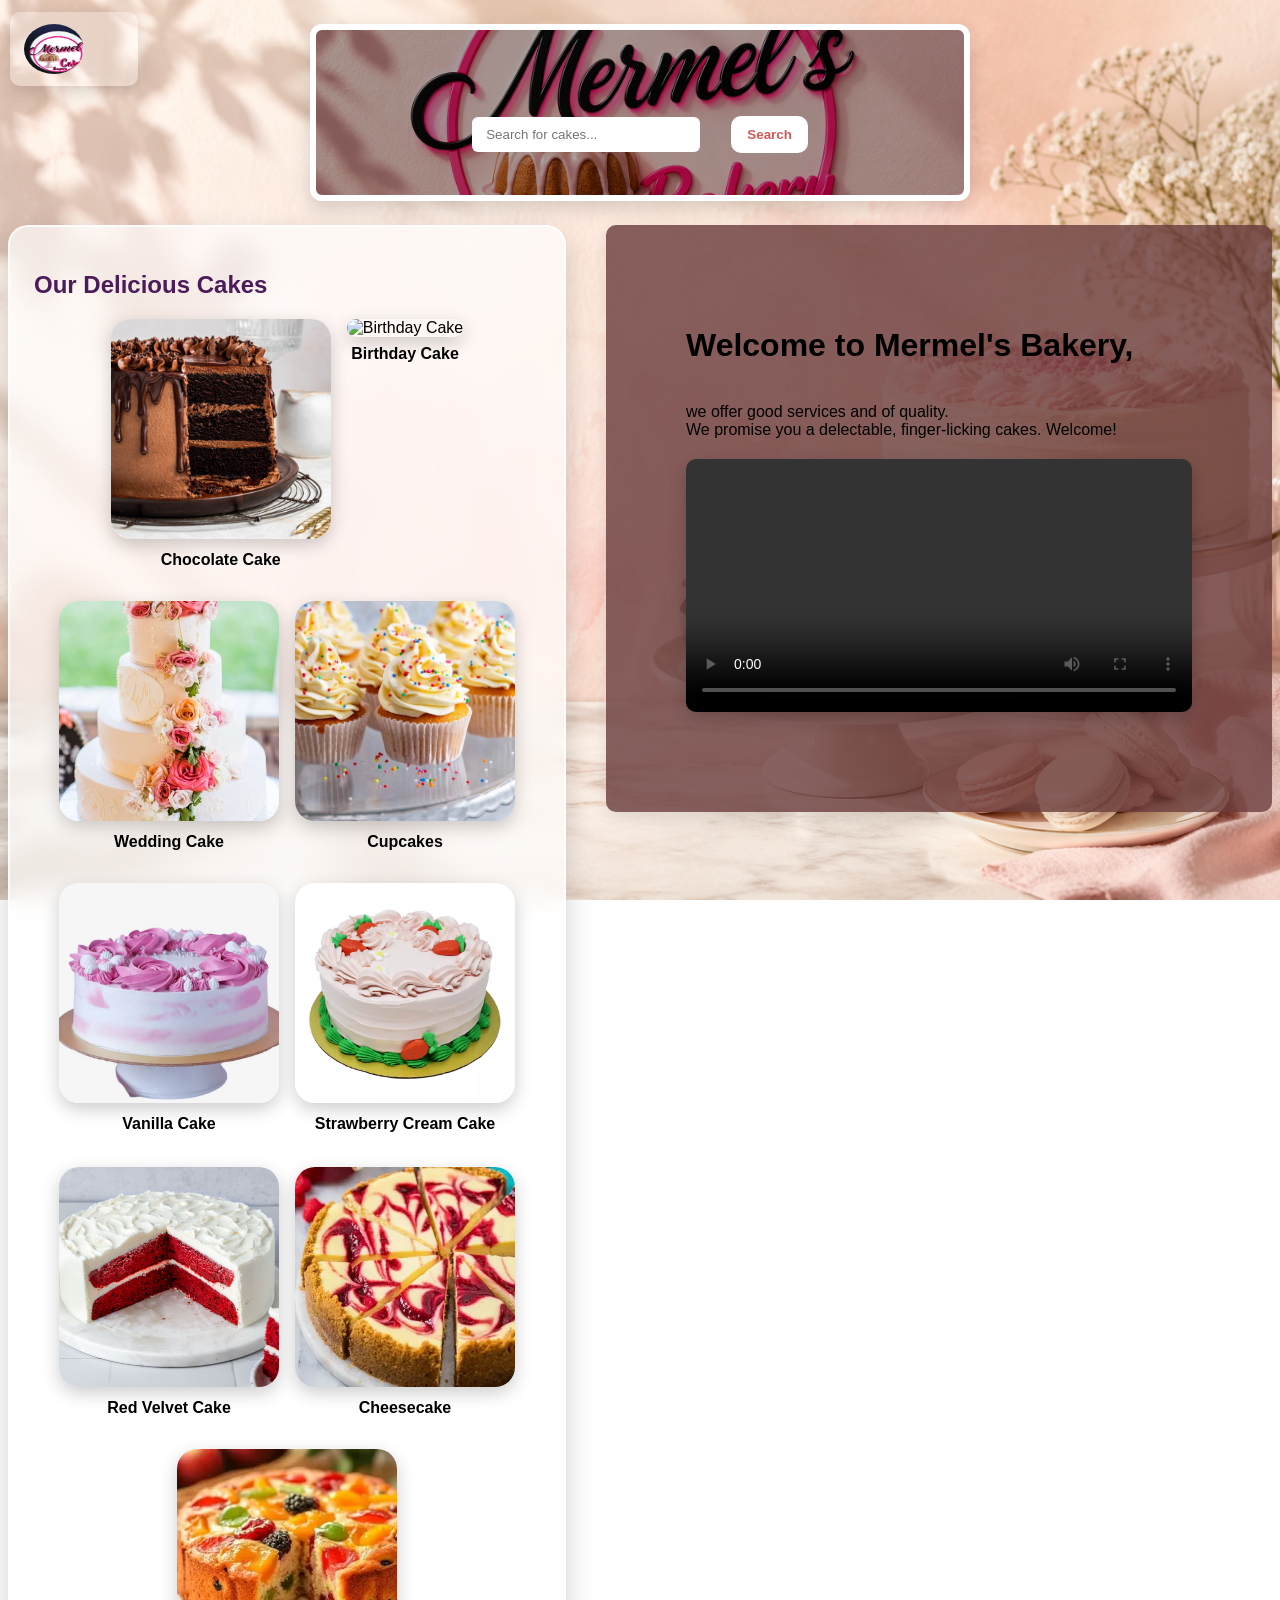
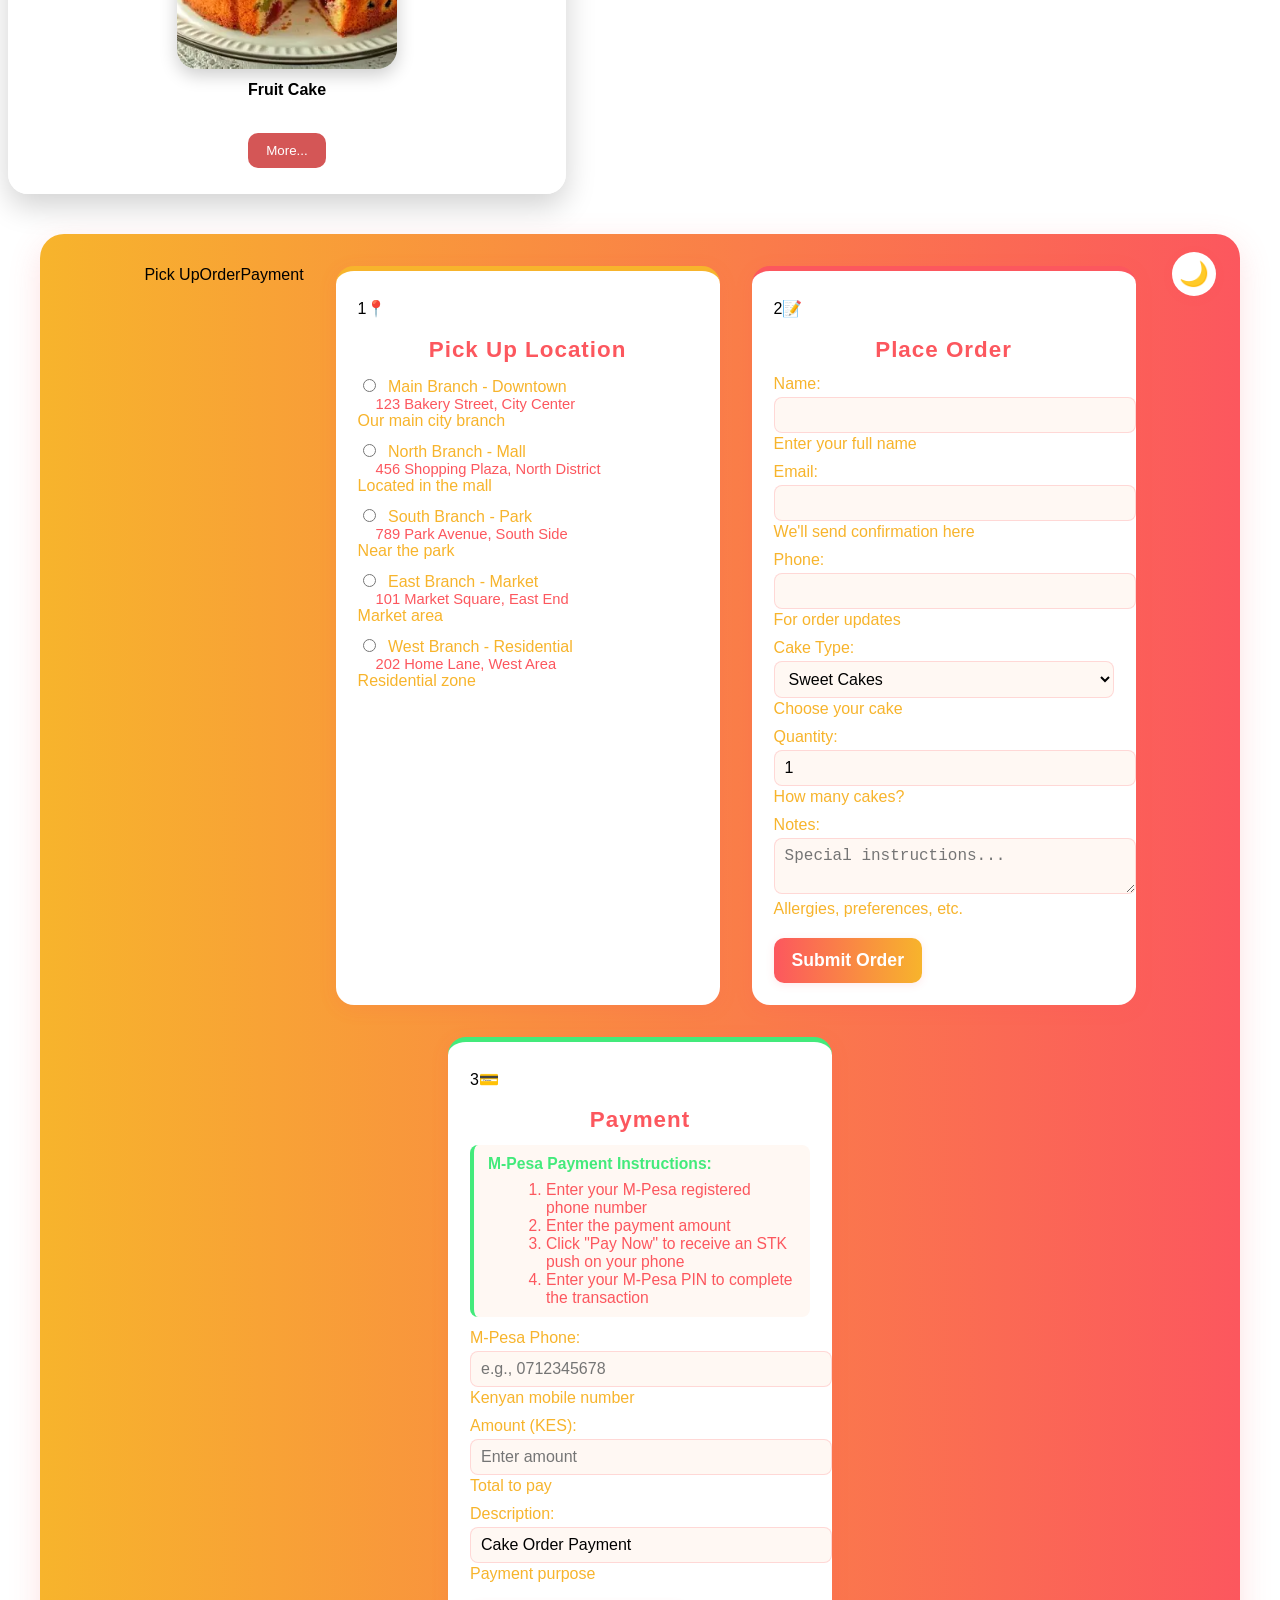
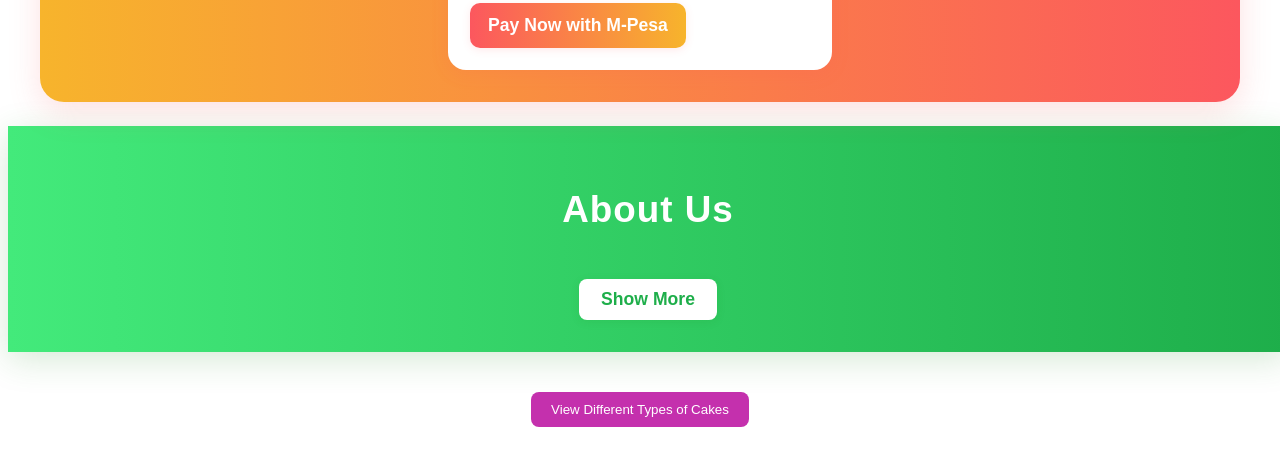
==== index.html @ 91b0f6fe "first commit" ====
<!-- Main HTML document for Mermels Bakery website -->
<!DOCTYPE html>
<html lang="en">
<head>
    <meta charset="UTF-8">
    <meta name="viewport" content="width=device-width, initial-scale=0.6">
    <title>Mermels Bakery</title>
    <link rel="icon" type="image/png" href="merm.png">
  <!-- Embedded CSS for alert styles -->
  <link rel="stylesheet" href="style.css">
  <style>
    .alert {
      border-radius: 8px;
      padding: 15px;
      margin-bottom: 20px;
    }
    .alert-success {
      background-color: #d4edda;
      border: 1px solid #c3e6cb;
      color: #155724;
    }
    .alert-info {
      background-color: #d1ecf1;
      border: 1px solid #bee5eb;
      color: #0c5460;
    }
  </style>
</head>
<!-- Page background image and main body -->
<body style="background-image: url('background.png'); background-size: cover; background-attachment: fixed; background-position: center;">
  <!-- Navigation bar -->
  <nav style="position: absolute; top: 12px; left: 10px; width: auto; background: rgba(255, 255, 255, 0.274); padding: 12px 14px; border-radius: 10px; box-shadow: 0 6px 18px rgba(0,0,0,0.15);">
    <div style="display: flex; align-items: center; gap: 12px;">
      <!-- Logo -->
      <img src="IMG_20260417_170531.jpg" alt="Mermel's Bakery Logo" style="width: 60px; height: 50px; border-radius: 50%;">
      <!-- Hamburger menu button -->
      <button id="menu-toggle" onclick="toggleMenu()" style="display: flex; flex-direction: column; justify-content: space-between; width: 28px; height: 22px; background: transparent; border: none; padding: 0; cursor: pointer;">
        <span style="display: block; height: 3px; background: #333; border-radius: 2px;"></span>
        <span style="display: block; height: 3px; background: #333; border-radius: 2px;"></span>
        <span style="display: block; height: 3px; background: #333; border-radius: 2px;"></span>
      </button>
    </div>
    <!-- Navigation links (hidden by default) -->
    <div id="menu-links" style="display: none; margin-top: 12px; flex-direction: column; gap: 10px;">
      <a href="#home" style="color: #c51c1cbd; text-decoration: none; font-weight: bold; display: block;">Home</a>
      <a href="#cakes" style="color: #8e3e3e; text-decoration: none; display: block;">Cakes</a>
      <a href="gallery.html" style="color: #8e3e3e; text-decoration: none; display: block;">Gallery</a>
      <a href="#contact" style="color: #992e2e; text-decoration: none; display: block;">Contact</a>
    </div>
  </nav>
  <!-- Hero section with search bar -->
  <section style="background-image: url('head.png'); background-size: cover; background-position: center; border: 6px solid #ffffff; border-radius: 12px; padding: 40px 24px 24px; max-width: 600px; margin: 24px auto; box-shadow: 0 8px 20px rgba(0, 0, 0, 0.15); text-align: center; color: white; position: relative; overflow: hidden;">
    <div style="position: absolute; inset: 0; background: rgba(0, 0, 0, 0.35);"></div>
    <div style="position: relative; z-index: 1; display: flex; flex-direction: column; justify-content: space-between; min-height: 100%;">
      <h1 style="margin-bottom: 18px; font-size: 2.5rem;">
      <div>
          <!-- Search bar for cakes -->
          <input type="text" placeholder="Search for cakes..." id="search-bar" list="bakery-options" style="padding: 10px 14px; border-radius: 6px; border: none; width: 200px; max-width: 100%; margin-right: 20px;">
          <button onclick="search()" style="padding: 11px 16px; border:none; border-radius: 10px; background: rgb(255, 255, 255); color: #c51c1cbd; font-weight: bold; cursor: pointer;">Search</button>
      </div>
    </div>
  </section>
  <!-- Main content: cakes and welcome message -->
  <div class="main-flex-row" style="max-width: 120000px; margin:0; gap: 20px; align-items: flex-start;">
    <!-- Cakes section -->
    <section id="cakes" style="flex: 1; padding: 24px; background: rgba(255,255,255,0.65); border-radius: 20px; border: 2px solid rgba(255,255,255,0.8); box-shadow: 0 12px 30px rgba(0, 0, 0, 0.18); backdrop-filter: blur(12px);">
      <h2 style="color: #4b1b5a;">Our Delicious Cakes</h2>
      <div style="display: flex; flex-wrap: wrap; gap: 16px; justify-content: center;">
        <div style="text-align: center;">
          <img src="choclate cake.jpg" alt="Chocolate Cake" style="width: 220px; height: 220px; border-radius: 20px; object-fit: cover; box-shadow: 0 6px 18px rgba(0,0,0,0.2);">
          <p style="margin-top: 8px; font-weight: bold;">Chocolate Cake</p>
        </div>
        <div style="text-align: center;">
          <img src="birthday cake.jpg" alt="Birthday Cake" style="width: 220px; height: 220px; border-radius: 20px; object-fit: cover; box-shadow: 0 6px 18px rgba(0,0,0,0.2);">
          <p style="margin-top: 8px; font-weight: bold;">Birthday Cake</p>
        </div>
        <div style="text-align: center;">
          <img src="wedding cake.jpg" alt="Wedding Cake" style="width: 220px; height: 220px; border-radius: 20px; object-fit: cover; box-shadow: 0 6px 18px rgba(0,0,0,0.2);">
          <p style="margin-top: 8px; font-weight: bold;">Wedding Cake</p>
        </div>
        <div style="text-align: center;">
          <img src="Vanilla-Cupcakes.webp" alt="Cupcakes" style="width: 220px; height: 220px; border-radius: 20px; object-fit: cover; box-shadow: 0 6px 18px rgba(0,0,0,0.2);">
          <p style="margin-top: 8px; font-weight: bold;">Cupcakes</p>
        </div>
        <!-- New Cake 1 -->
        <div style="text-align: center;">
          <img src="vanilla cake.webp" alt="Vanilla Cake" style="width: 220px; height: 220px; border-radius: 20px; object-fit: cover; box-shadow: 0 6px 18px rgba(0,0,0,0.2);">
          <p style="margin-top: 8px; font-weight: bold;">Vanilla Cake</p>
        </div>
        <!-- New Cake 2 -->
        <div style="text-align: center;">
          <img src="Strawberry ice cream cake.webp" alt="Strawberry Cream Cake" style="width: 220px; height: 220px; border-radius: 20px; object-fit: cover; box-shadow: 0 6px 18px rgba(0,0,0,0.2);">
          <p style="margin-top: 8px; font-weight: bold;">Strawberry Cream Cake</p>
        </div>
      </div>
      <!-- More cakes (hidden by default) -->
      <div id="more-cakes" style="display:none; margin-top: 18px; display: flex; flex-wrap: wrap; gap: 16px; justify-content: center;">
        <div style="text-align: center;">
          <img src="red velvet.jpg" alt="Red Velvet Cake" style="width: 220px; height: 220px; border-radius: 20px; object-fit: cover; box-shadow: 0 6px 18px rgba(0,0,0,0.2);">
          <p style="margin-top: 8px; font-weight: bold;">Red Velvet Cake</p>
        </div>
        <div style="text-align: center;">
          <img src="cheesecake.webp" alt="Cheesecake" style="width: 220px; height: 220px; border-radius: 20px; object-fit: cover; box-shadow: 0 6px 18px rgba(0,0,0,0.2);">
          <p style="margin-top: 8px; font-weight: bold;">Cheesecake</p>
        </div>
        <div style="text-align: center;">
          <img src="fruit cake.webp" alt="Fruit Cake" style="width: 220px; height: 220px; border-radius: 20px; object-fit: cover; box-shadow: 0 6px 18px rgba(0,0,0,0.2);">
          <p style="margin-top: 8px; font-weight: bold;">Fruit Cake</p>
        </div>
      </div>
      <!-- Button to view more cakes -->
      <div style="text-align: center; margin-top: 18px;">
        <button id="more-button" onclick="window.location.href='gallery.html'" style="padding: 10px 18px; border:none; border-radius: 10px; background: #c51c1cbd; color: white; cursor: pointer;">More...</button>
      </div>
    </section>
    <!-- Welcome message and video -->
    <div class="welcome-video">
      <h1><strong>Welcome to Mermel's Bakery,</h1></strong><br> we offer good services and of quality.<br> We promise you a delectable, finger-licking cakes. Welcome!</h1>
      <video autoplay loop controls style="width: 100%; height: auto; border-radius: 10px; box-shadow: 0 6px 18px rgba(0,0,0,0.2); margin-top: 20px;">
        <source src="Kootek 12 Inch Aluminium Alloy Revolving Cake Stand Set.mp4" type="video/mp4">
        Your browser does not support the video tag.
      </video>
    </div>
  </div>
  <!-- Pickup location selection -->
  <!-- Combined Order Steps Section -->
  <section class="order-steps-flex">
        <!-- Progress Bar -->
        <div class="order-progress-bar">
          <div class="order-progress" id="order-progress"></div>
          <div class="order-progress-labels">
            <span>Pick Up</span><span>Order</span><span>Payment</span>
          </div>
        </div>
    <!-- Pickup location -->
    <div class="order-step pickup-step">
      <div class="step-header"><span class="step-circle">1</span><span class="step-icon" title="Choose pickup location">📍</span></div>
      <h2>Pick Up Location</h2>
      <form id="pickup-form">
        <label class="has-tooltip"><input type="radio" name="pickupLocation" value="Main Branch - Downtown" required> Main Branch - Downtown<br><span class="step-desc">123 Bakery Street, City Center</span><span class="tooltip">Our main city branch</span></label>
        <label class="has-tooltip"><input type="radio" name="pickupLocation" value="North Branch - Mall"> North Branch - Mall<br><span class="step-desc">456 Shopping Plaza, North District</span><span class="tooltip">Located in the mall</span></label>
        <label class="has-tooltip"><input type="radio" name="pickupLocation" value="South Branch - Park"> South Branch - Park<br><span class="step-desc">789 Park Avenue, South Side</span><span class="tooltip">Near the park</span></label>
        <label class="has-tooltip"><input type="radio" name="pickupLocation" value="East Branch - Market"> East Branch - Market<br><span class="step-desc">101 Market Square, East End</span><span class="tooltip">Market area</span></label>
        <label class="has-tooltip"><input type="radio" name="pickupLocation" value="West Branch - Residential"> West Branch - Residential<br><span class="step-desc">202 Home Lane, West Area</span><span class="tooltip">Residential zone</span></label>
      </form>
    </div>
    <!-- Order form -->
    <div class="order-step order-form-step">
      <div class="step-header"><span class="step-circle">2</span><span class="step-icon" title="Fill order details">📝</span></div>
      <h2>Place Order</h2>
      <form onsubmit="placeOrder(event)">
        <label class="has-tooltip">Name:<input type="text" name="name" required><span class="tooltip">Enter your full name</span></label>
        <label class="has-tooltip">Email:<input type="email" name="email" required><span class="tooltip">We'll send confirmation here</span></label>
        <label class="has-tooltip">Phone:<input type="tel" name="phone" required><span class="tooltip">For order updates</span></label>
        <label class="has-tooltip">Cake Type:
          <select name="cakeType" required>
            <option value="Sweet Cakes">Sweet Cakes</option>
            <option value="Birthday Cakes">Birthday Cakes</option>
            <option value="Wedding Cakes">Wedding Cakes</option>
            <option value="Party Cakes">Party Cakes</option>
            <option value="Cupcakes">Cupcakes</option>
          </select>
          <span class="tooltip">Choose your cake</span>
        </label>
        <label class="has-tooltip">Quantity:<input type="number" name="quantity" min="1" value="1" required><span class="tooltip">How many cakes?</span></label>
        <label class="has-tooltip">Notes:<textarea name="notes" rows="2" placeholder="Special instructions..."></textarea><span class="tooltip">Allergies, preferences, etc.</span></label>
        <button type="submit" class="order-btn">Submit Order</button>
      </form>
    </div>
    <!-- Payment section -->
    <div class="order-step payment-step">
      <div class="step-header"><span class="step-circle">3</span><span class="step-icon" title="Pay with M-Pesa">💳</span></div>
      <h2>Payment</h2>
      <div class="payment-info">
        <strong>M-Pesa Payment Instructions:</strong>
        <ol>
          <li>Enter your M-Pesa registered phone number</li>
          <li>Enter the payment amount</li>
          <li>Click "Pay Now" to receive an STK push on your phone</li>
          <li>Enter your M-Pesa PIN to complete the transaction</li>
        </ol>
      </div>
      <form id="mpesa-form" onsubmit="processMpesaPayment(event)">
        <label class="has-tooltip">M-Pesa Phone:<input type="tel" id="mpesa-phone" placeholder="e.g., 0712345678" required pattern="^(?:254|\+254|0)?[17]\d{8}$"><span class="tooltip">Kenyan mobile number</span></label>
        <label class="has-tooltip">Amount (KES):<input type="number" id="payment-amount" placeholder="Enter amount" min="1" required><span class="tooltip">Total to pay</span></label>
        <label class="has-tooltip">Description:<input type="text" id="payment-description" placeholder="e.g., Cake Order Payment" value="Cake Order Payment" required><span class="tooltip">Payment purpose</span></label>
        <button type="submit" class="pay-btn">Pay Now with M-Pesa</button>
      </form>
      <div id="payment-status" style="margin-top: 10px; display: none;">
        <div id="payment-message"></div>
      </div>
    </div>
    <!-- Confetti Canvas for Success -->
    <canvas id="confetti-canvas" style="position: fixed; pointer-events: none; left: 0; top: 0; width: 100vw; height: 100vh; z-index: 9999; display: none;"></canvas>
    <!-- Dark Mode Toggle -->
    <button id="dark-mode-toggle" title="Toggle dark mode" style="position: absolute; top: 18px; right: 24px; z-index: 20; background: #fff; color: #fc575e; border: none; border-radius: 50%; width: 44px; height: 44px; box-shadow: 0 2px 8px #fc575e33; font-size: 1.5rem; cursor: pointer; transition: background 0.2s, color 0.2s;">🌙</button>
  </section>
  <!-- Contact/About section -->
  <section id="contact" class="interactive-about" style="margin: 24px 0 0 0; padding: 32px 0;">
    <h2 style="text-align:center; font-size:2.3rem; letter-spacing:1px;">About Us</h2>
    <div style="text-align:center;">
      <button class="about-toggle" onclick="toggleAboutDetails(event)">Show More</button>
    </div>
    <div class="about-details" style="text-align:center;">
      <p style="margin-top: 24px; font-size:1.2rem;">Welcome to Mermel's Bakery! We bake fresh, delicious cakes every day using the finest ingredients and love. Whether you want a birthday cake, wedding cake, or cupcakes, we make each order special.</p>
      <p>Email: <a href="mailto:timsy3447@gmail.com" style="color:#fff; text-decoration:underline;">timsy3447@gmail.com</a></p>
      <p>Call: <a href="tel:0789836947" style="color:#fff; text-decoration:underline;">0789836947</a> for more info.</p>
    </div>
  </section>
  <!-- JavaScript for interactivity -->
  <script>
            // Interactive About Us section toggle
            function toggleAboutDetails(e) {
              const section = document.getElementById('contact');
              section.classList.toggle('open');
              const btn = section.querySelector('.about-toggle');
              if (section.classList.contains('open')) {
                btn.textContent = 'Show Less';
              } else {
                btn.textContent = 'Show More';
              }
            }
      // Search for cakes by name and scroll to image
      function search() {
          const query = document.getElementById('search-bar').value.toLowerCase();
          const images = document.querySelectorAll('#cakes img');
          for (let img of images) {
              if (img.alt.toLowerCase().includes(query)) {
                  img.scrollIntoView({ behavior: 'smooth' });
                  return;
              }
          }
          alert('No matching cake found.');
      }

      // --- JSS INTERACTIVITY: Highlight cake images on hover ---
      // This code adds a highlight effect to cake images when hovered, making the UI more interactive.
      document.addEventListener('DOMContentLoaded', function() {
        // Highlight effect for cakes
        const cakeImages = document.querySelectorAll('#cakes img');
        cakeImages.forEach(function(img) {
          img.addEventListener('mouseover', function() {
            img.style.transform = 'scale(1.08)';
            img.style.boxShadow = '0 0 24px 6px #c51c1c80';
            img.style.transition = 'transform 0.2s, box-shadow 0.2s';
          });
          img.addEventListener('mouseout', function() {
            img.style.transform = '';
            img.style.boxShadow = '0 6px 18px rgba(0,0,0,0.2)';
          });
        });

        // --- Auto-fill Cake Type from Gallery ---
        // If redirected from gallery.html with a selected cake, auto-select it in the order form
        const cakeTypeSelect = document.querySelector('section#order select[name="cakeType"]');
        if (cakeTypeSelect && localStorage.getItem('selectedCakeType')) {
          const selectedCake = localStorage.getItem('selectedCakeType');
          // Try to select the option if it exists, otherwise add it
          let found = false;
          for (let i = 0; i < cakeTypeSelect.options.length; i++) {
            if (cakeTypeSelect.options[i].text.toLowerCase() === selectedCake.toLowerCase()) {
              cakeTypeSelect.selectedIndex = i;
              found = true;
              break;
            }
          }
          if (!found) {
            // Add the cake as a new option and select it
            const opt = document.createElement('option');
            opt.value = selectedCake;
            opt.text = selectedCake;
            cakeTypeSelect.add(opt);
            cakeTypeSelect.value = selectedCake;
          }
          // Clear the stored value so it doesn't persist
          localStorage.removeItem('selectedCakeType');
        }
      });
        // Toggle navigation menu visibility
        function toggleMenu() {
          const menu = document.getElementById('menu-links');
          menu.style.display = menu.style.display === 'flex' ? 'none' : 'flex';
        }

      // Handle order form submission
      function placeOrder(event) {
          event.preventDefault();
          const form = event.target;
          const pickupForm = document.getElementById('pickup-form');
          const pickupLocation = pickupForm.querySelector('input[name="pickupLocation"]:checked');
          
          if (!pickupLocation) {
              alert('Please select a pickup location before placing your order.');
              return;
          }
          
          const orderDetails = {
              name: form.name.value,
              email: form.email.value,
              phone: form.phone.value,
              cakeType: form.cakeType.value,
              quantity: form.quantity.value,
              notes: form.notes.value,
              pickupLocation: pickupLocation.value,
          };
          const subject = encodeURIComponent('New cake order from ' + orderDetails.name);
          const body = encodeURIComponent(
              'Name: ' + orderDetails.name + '\n' +
              'Email: ' + orderDetails.email + '\n' +
              'Phone: ' + orderDetails.phone + '\n' +
              'Cake Type: ' + orderDetails.cakeType + '\n' +
              'Quantity: ' + orderDetails.quantity + '\n' +
              'Pickup Location: ' + orderDetails.pickupLocation + '\n' +
              'Notes: ' + orderDetails.notes + '\n'
          );
          window.location.href = 'mailto:timsy3447@gmail.com?subject=' + subject + '&body=' + body;
          alert('Order received! An email draft has been opened so you can send the order to timsy3447@gmail.com.');
          form.reset();
          pickupForm.reset();
      }

      // Simulate M-Pesa payment process and send confirmation
      function processMpesaPayment(event) {
          event.preventDefault();
          
          const phone = document.getElementById('mpesa-phone').value;
          const amount = document.getElementById('payment-amount').value;
          const description = document.getElementById('payment-description').value;
          
          // Simulate M-Pesa payment processing
          const statusDiv = document.getElementById('payment-status');
          const messageDiv = document.getElementById('payment-message');
          
          // Show processing message
          statusDiv.style.display = 'block';
          messageDiv.className = 'alert alert-info';
          messageDiv.innerHTML = '<strong>Processing Payment...</strong><br>Sending STK push to ' + phone + ' for KES ' + amount;
          
          // Simulate payment completion after 3 seconds
          setTimeout(() => {
              const transactionId = 'MP' + Date.now();
              messageDiv.className = 'alert alert-success';
              messageDiv.innerHTML = '<strong>Payment Successful! ✅</strong><br>' +
                  'Transaction ID: ' + transactionId + '<br>' +
                  'Amount: KES ' + amount + '<br>' +
                  'Phone: ' + phone + '<br>' +
                  'Description: ' + description + '<br><br>' +
                  'Thank you for your payment! You will receive an M-Pesa confirmation SMS shortly.';
              
              // Reset form
              document.getElementById('mpesa-form').reset();
              
              // Send confirmation email
              const paymentSubject = encodeURIComponent('M-Pesa Payment Confirmation - ' + transactionId);
              const paymentBody = encodeURIComponent(
                  'Payment Details:\n' +
                  'Transaction ID: ' + transactionId + '\n' +
                  'Phone: ' + phone + '\n' +
                  'Amount: KES ' + amount + '\n' +
                  'Description: ' + description + '\n' +
                  'Date: ' + new Date().toLocaleString() + '\n'
              );
              window.location.href = 'mailto:timsy3447@gmail.com?subject=' + paymentSubject + '&body=' + paymentBody;
          }, 3000);
      }
  </script>
  <!-- Button to scroll to cakes section -->
  <div  style="text-align: center; margin: 40px 0;">
      <button onclick="document.getElementById('cakes').scrollIntoView({behavior: 'smooth'});" style="padding: 10px 20px; background: rgb(196, 48, 173); color: white; border: none; border-radius: 8px; cursor: pointer;">View Different Types of Cakes</button>
  </div>
</body>
</html>
---- style.css ----
/* --- ANIMATIONS FOR ORDER EXPERIENCE --- */
@keyframes fadeInUp {
  0% { opacity: 0; transform: translateY(40px); }
  100% { opacity: 1; transform: translateY(0); }
}
@keyframes bounceBtn {
  0%, 100% { transform: scale(1); }
  50% { transform: scale(1.08); }
}
@keyframes glow {
  0% { box-shadow: 0 0 0 0 #fc575e44; }
  100% { box-shadow: 0 0 16px 8px #f7b42c55; }
}
.order-steps-flex {
  animation: fadeInUp 1.1s cubic-bezier(.77,0,.18,1);
}
.order-step {
  animation: fadeInUp 0.9s cubic-bezier(.77,0,.18,1);
  animation-delay: 0.2s;
  animation-fill-mode: both;
}
.order-step:nth-child(2) { animation-delay: 0.4s; }
.order-step:nth-child(3) { animation-delay: 0.6s; }
.order-btn, .pay-btn {
  animation: bounceBtn 2.2s infinite cubic-bezier(.77,0,.18,1);
}
.order-btn:focus, .pay-btn:focus {
  animation: glow 1.2s infinite alternate;
}
.order-progress {
  animation: glow 2.5s infinite alternate;
}
.step-circle {
  animation: bounceBtn 1.5s infinite cubic-bezier(.77,0,.18,1);
}
.step-icon {
  transition: transform 0.18s;
  animation: fadeInUp 1.2s cubic-bezier(.77,0,.18,1);
}
/* --- ORDER STEPS FLEX SECTION --- */
.order-steps-flex {
  display: flex;
  flex-wrap: wrap;
  justify-content: center;
  gap: 32px;
  margin: 40px auto 0 auto;
  padding: 32px 0;
  background: linear-gradient(90deg, #f7b42c 0%, #fc575e 100%);
  border-radius: 24px;
  box-shadow: 0 10px 32px rgba(252,87,94,0.18);
  max-width: 1200px;
  position: relative;
  z-index: 2;
}
.order-step {
  background: #fff;
  border-radius: 18px;
  box-shadow: 0 4px 18px rgba(252,87,94,0.13);
  padding: 28px 22px 22px 22px;
  min-width: 290px;
  max-width: 340px;
  flex: 1 1 320px;
  display: flex;
  flex-direction: column;
  align-items: stretch;
  margin: 0 0 0 0;
  transition: transform 0.18s, box-shadow 0.18s;
  position: relative;
}
.order-step:hover {
  transform: translateY(-8px) scale(1.03);
  box-shadow: 0 10px 32px rgba(252,87,94,0.22);
}
.order-step h2 {
  color: #fc575e;
  font-size: 1.4rem;
  margin-bottom: 12px;
  text-align: center;
  letter-spacing: 1px;
}
.order-step label {
  display: block;
  margin-bottom: 10px;
  font-weight: 500;
  color: #f7b42c;
}
.order-step input,
.order-step select,
.order-step textarea {
  width: 100%;
  padding: 8px 10px;
  border-radius: 8px;
  border: 1.5px solid #fc575e33;
  margin-top: 4px;
  margin-bottom: 2px;
  font-size: 1rem;
  background: #fff8f3;
  transition: border 0.2s, box-shadow 0.2s;
}
.order-step input:focus,
.order-step select:focus,
.order-step textarea:focus {
  border: 2px solid #fc575e;
  outline: none;
  box-shadow: 0 0 0 2px #f7b42c44;
}
.order-btn, .pay-btn {
  padding: 12px 18px;
  border: none;
  border-radius: 10px;
  background: linear-gradient(90deg, #fc575e 0%, #f7b42c 100%);
  color: #fff;
  font-size: 1.1rem;
  font-weight: bold;
  cursor: pointer;
  margin-top: 10px;
  box-shadow: 0 2px 8px rgba(252,87,94,0.13);
  transition: background 0.2s, box-shadow 0.2s, transform 0.15s;
}
.order-btn:hover, .pay-btn:hover {
  background: linear-gradient(90deg, #f7b42c 0%, #fc575e 100%);
  color: #fff;
  transform: scale(1.04);
  box-shadow: 0 6px 18px rgba(252,87,94,0.18);
}
.pickup-step {
  border-top: 5px solid #f7b42c;
}
.order-form-step {
  border-top: 5px solid #fc575e;
}
.payment-step {
  border-top: 5px solid #43ea7b;
}
.step-desc {
  display: block;
  font-size: 0.92em;
  color: #fc575e;
  margin-left: 18px;
}
.payment-info {
  background: #fff8f3;
  border-left: 4px solid #43ea7b;
  padding: 10px 14px;
  border-radius: 8px;
  margin-bottom: 12px;
  color: #43ea7b;
  font-size: 0.98em;
}
.order-step ol {
  margin: 8px 0 0 18px;
  color: #fc575e;
}
.order-step textarea {
  min-height: 38px;
  resize: vertical;
}
.order-step input[type="radio"] {
  width: auto;
  margin-right: 8px;
}
/* About Us section full-width and interactive */
#contact.interactive-about {
  max-width: 100vw !important;
  width: 100vw !important;
  left: 0;
  right: 0;
  border-radius: 0 !important;
  background: linear-gradient(90deg, #43ea7b 0%, #1eae4a 100%) !important;
  color: #fff !important;
  box-shadow: 0 8px 32px rgba(34,139,34,0.18);
  position: relative;
  margin-left: calc(-50vw + 50%);
  margin-right: calc(-50vw + 50%);
  overflow: hidden;
  transition: background 0.4s, box-shadow 0.4s;
}

#contact.interactive-about .about-details {
  max-height: 0;
  overflow: hidden;
  transition: max-height 0.7s cubic-bezier(0.4,0,0.2,1);
}
#contact.interactive-about.open .about-details {
  max-height: 400px;
  transition: max-height 1.2s cubic-bezier(0.4,0,0.2,1);
}
#contact.interactive-about:hover {
  background: linear-gradient(90deg, #1eae4a 0%, #43ea7b 100%) !important;
  box-shadow: 0 12px 40px rgba(34,139,34,0.28);
}
#contact.interactive-about .about-toggle {
  background: #fff;
  color: #1eae4a;
  border: none;
  border-radius: 8px;
  padding: 10px 22px;
  font-size: 1.1rem;
  font-weight: bold;
  margin: 18px 0 0 0;
  cursor: pointer;
  transition: background 0.2s, color 0.2s;
  box-shadow: 0 2px 8px rgba(34,139,34,0.12);
}
#contact.interactive-about .about-toggle:hover {
  background: #1eae4a;
  color: #fff;
}
/* Main CSS for Mermels Bakery */

body {
  font-family: Arial, sans-serif;
}


#more-cakes {
  /* Default style, will be expanded for width */
  width: 100%;
  max-width: 900px;
  margin: 0;
  transition: width 0.3s;
  height: 90%;
}

/* Make the message/video div match the cakes section height */
.main-flex-row {
  display: flex;
  align-items: stretch;
}
.main-flex-row > section,
.main-flex-row > .welcome-video {
  flex: 1 1 0;
  display: flex;
  flex-direction: column;
}
.welcome-video {
  padding: 80px;
  background: rgba(104, 59, 59, 0.8);
  border-radius: 10px;
  box-shadow: 0 6px 18px rgba(0,0,0,0.1);
  justify-content: flex-start;
  height: auto;
  margin-left: 20px;
  padding-bottom: 100px;
}

/* You can further customize the width as needed */
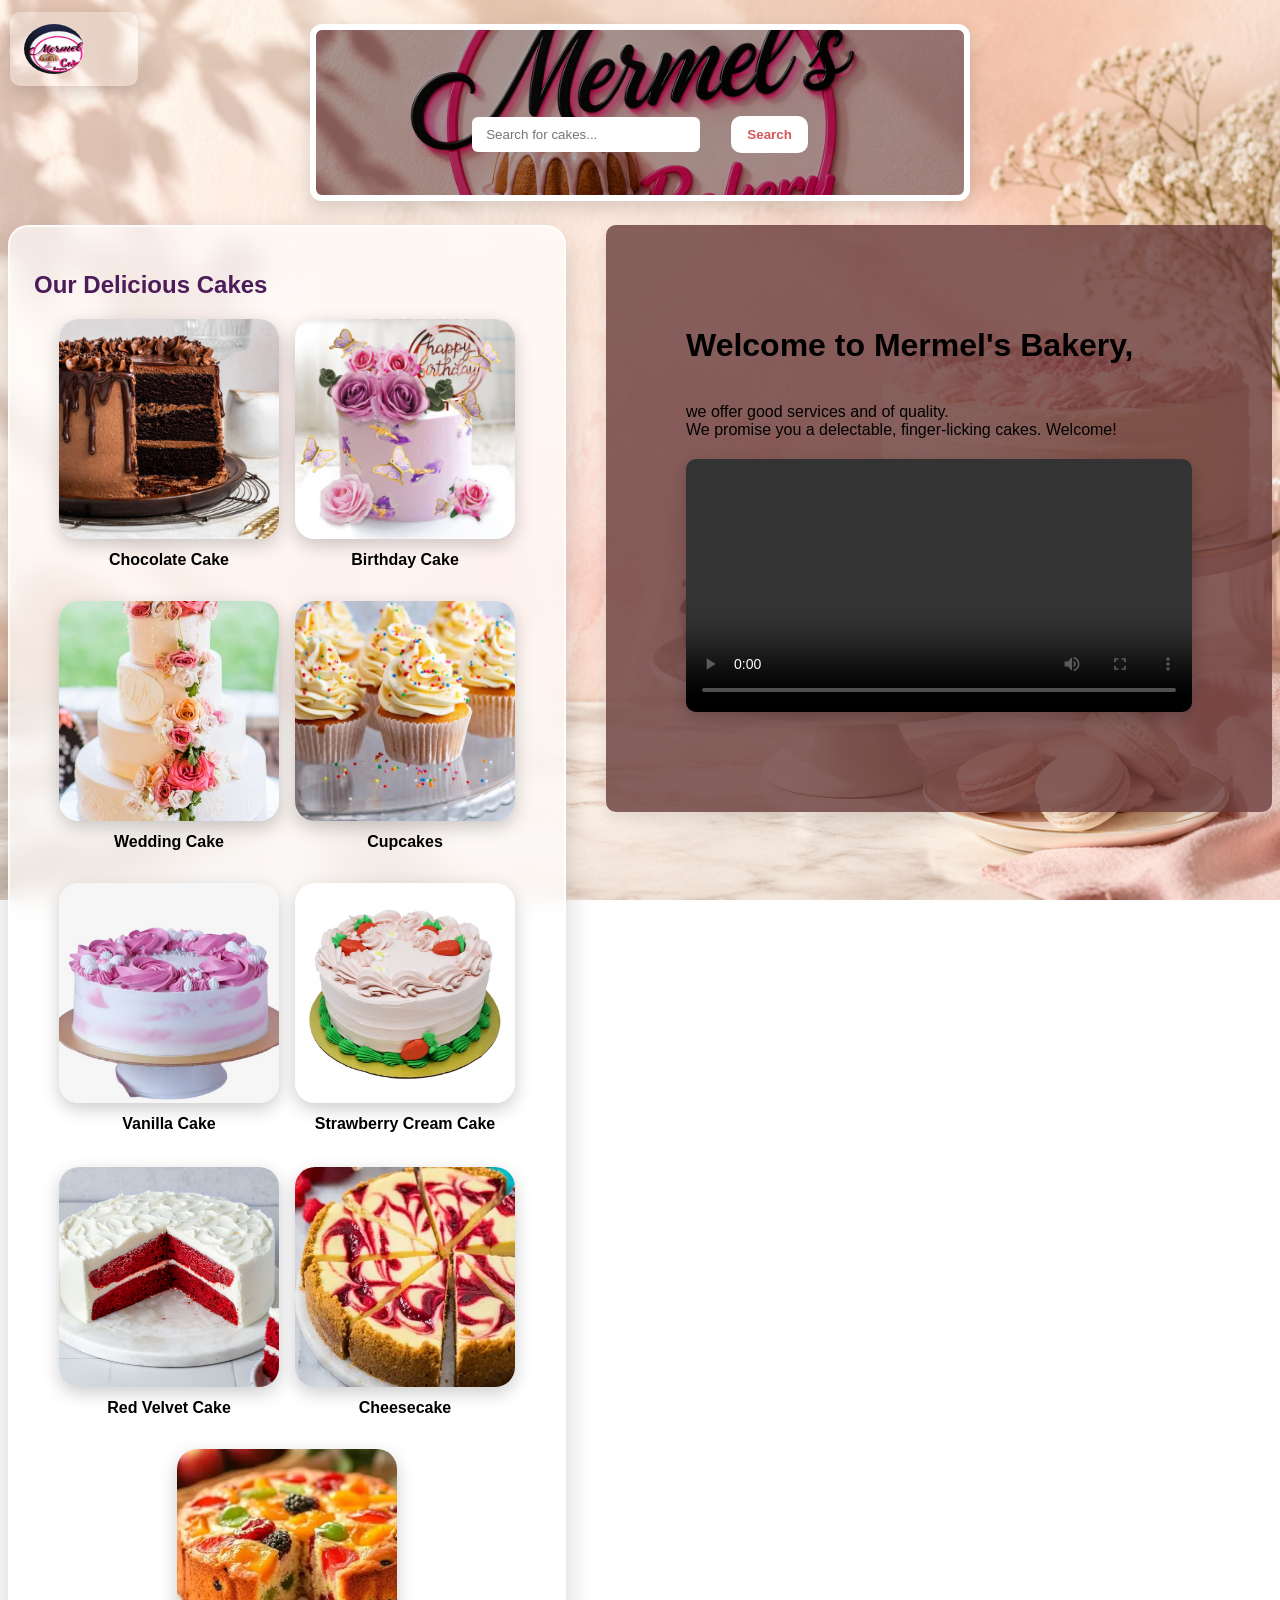
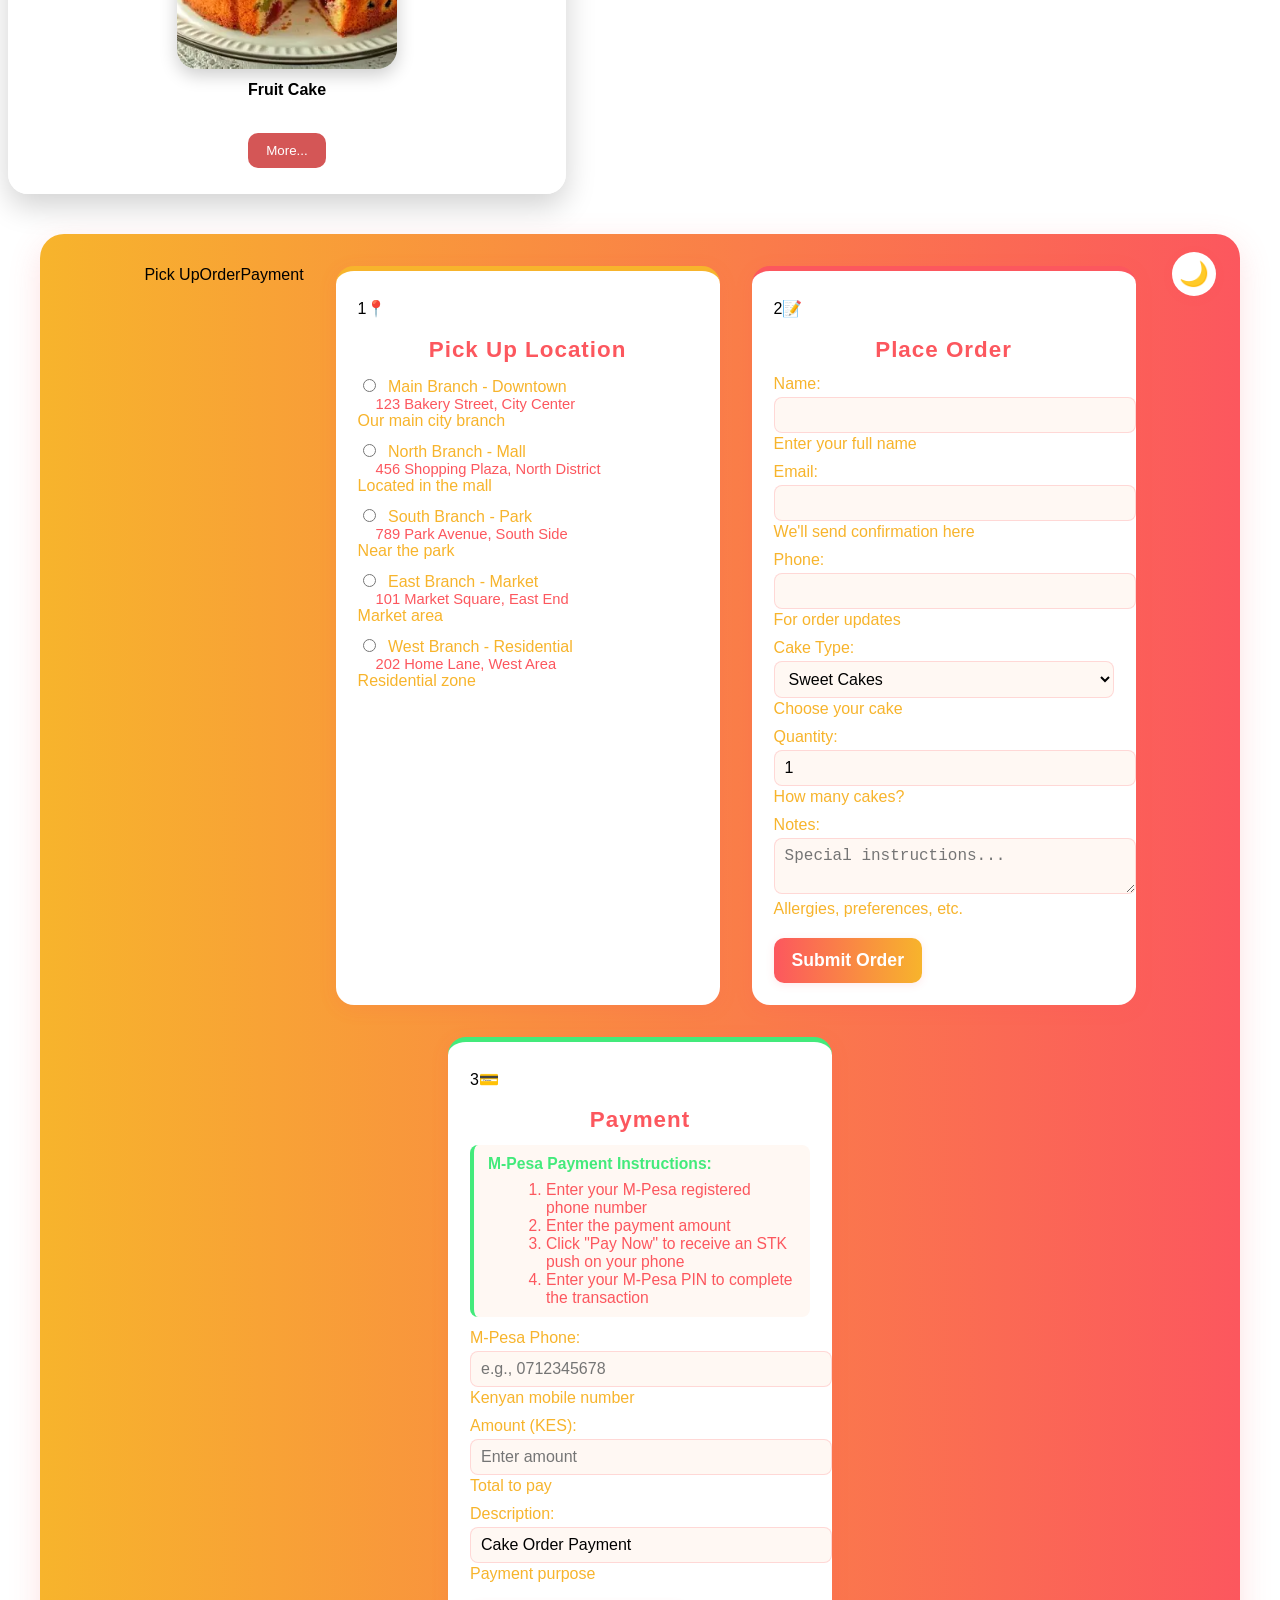
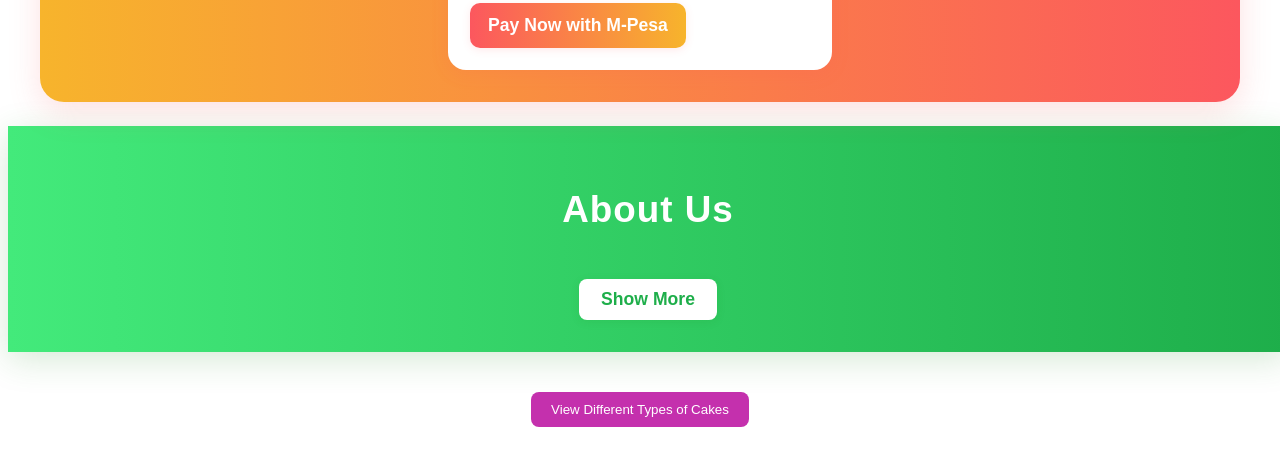
==== commit 27ce413d: "Fix image casing and spaces" ====
--- a/index.html
+++ b/index.html
@@ -71,7 +71,7 @@
           <p style="margin-top: 8px; font-weight: bold;">Chocolate Cake</p>
         </div>
         <div style="text-align: center;">
-          <img src="birthday cake.jpg" alt="Birthday Cake" style="width: 220px; height: 220px; border-radius: 20px; object-fit: cover; box-shadow: 0 6px 18px rgba(0,0,0,0.2);">
+          <img src="Birthday-cake.jpg" alt="Birthday Cake" style="width: 220px; height: 220px; border-radius: 20px; object-fit: cover; box-shadow: 0 6px 18px rgba(0,0,0,0.2);">
           <p style="margin-top: 8px; font-weight: bold;">Birthday Cake</p>
         </div>
         <div style="text-align: center;">
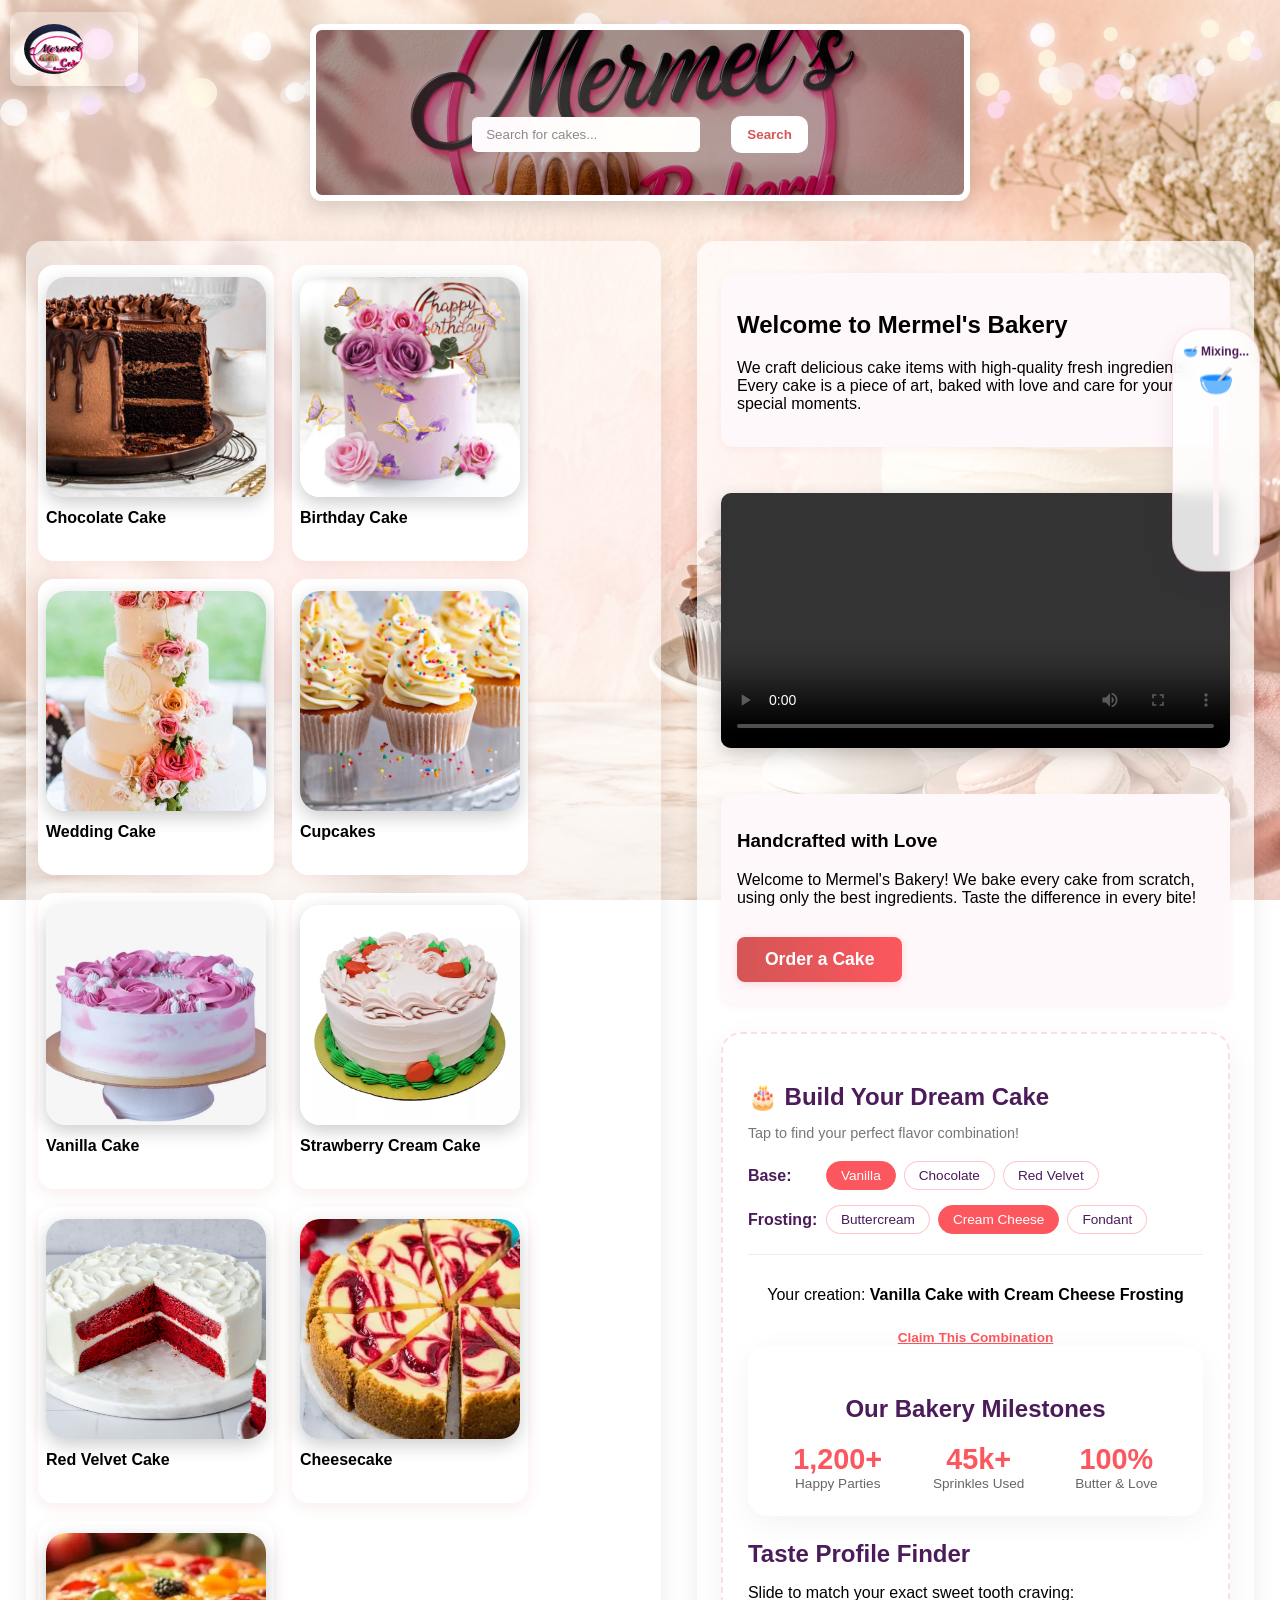
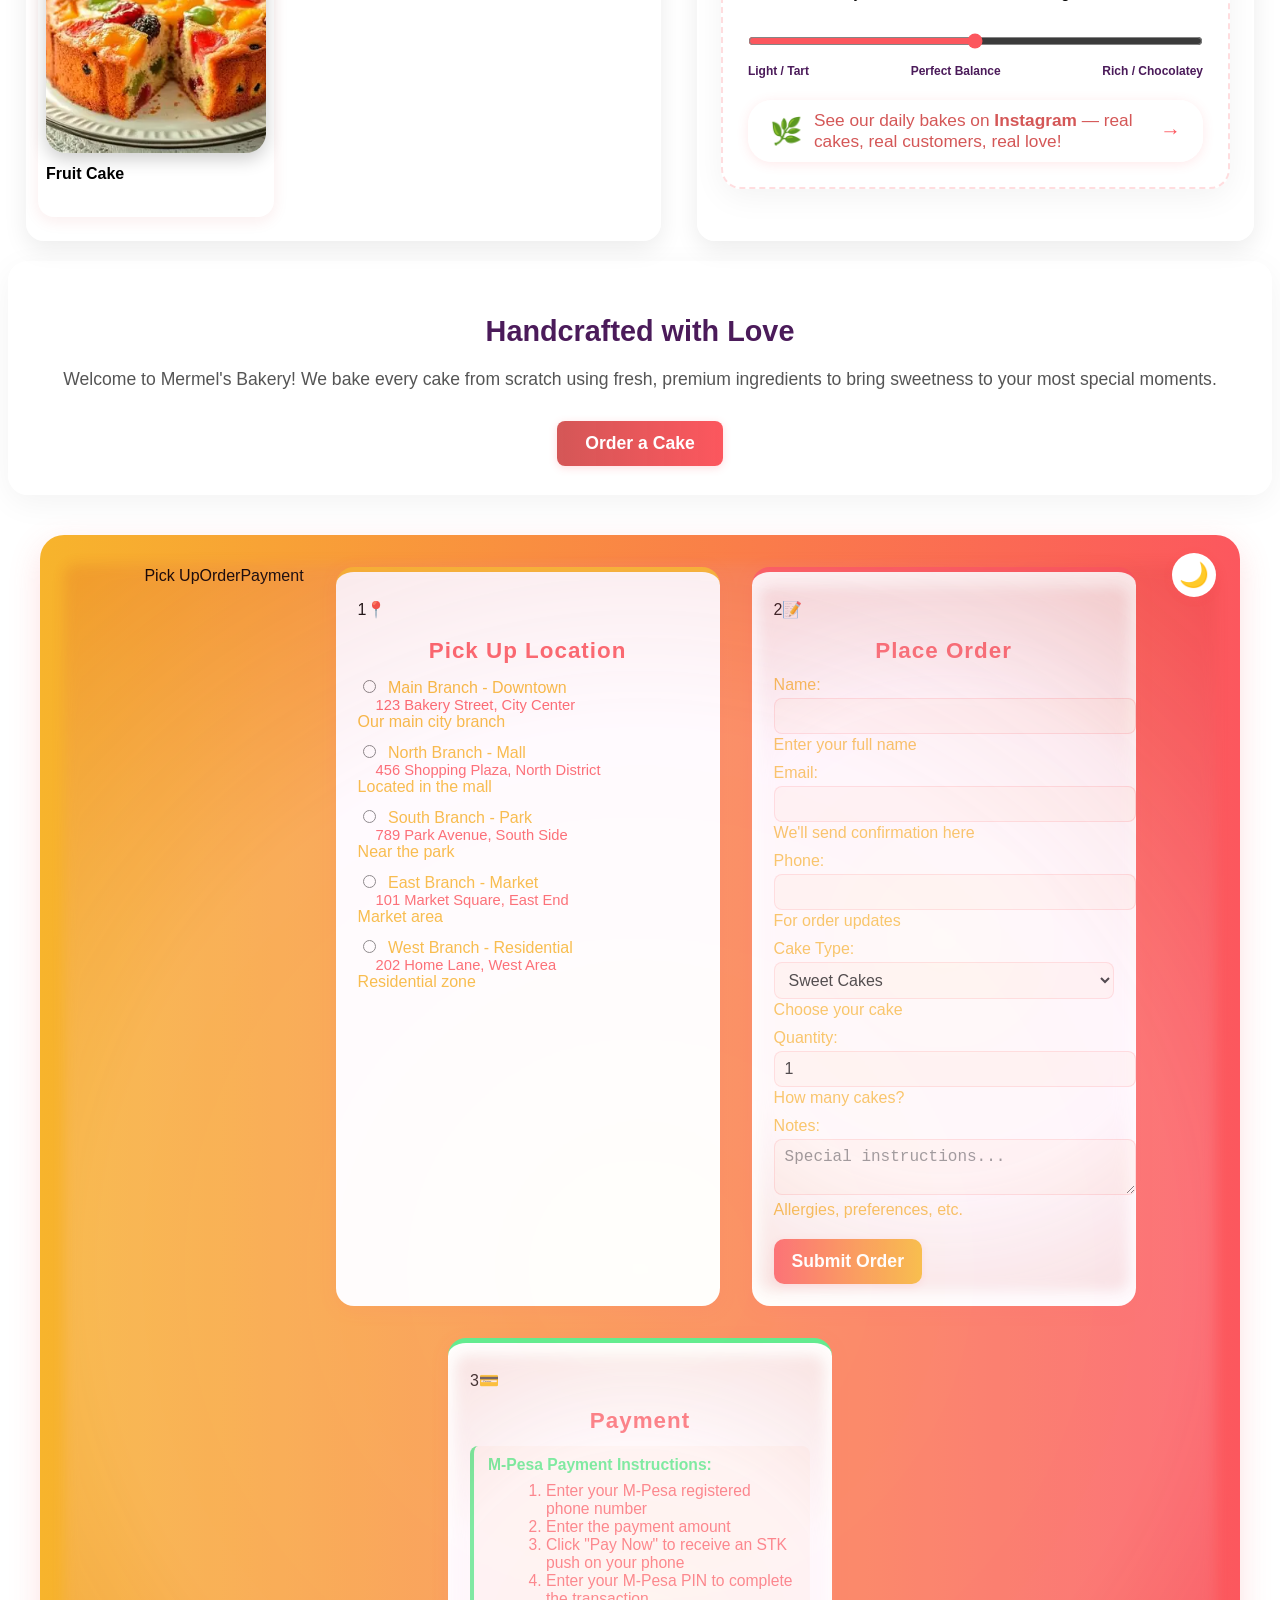
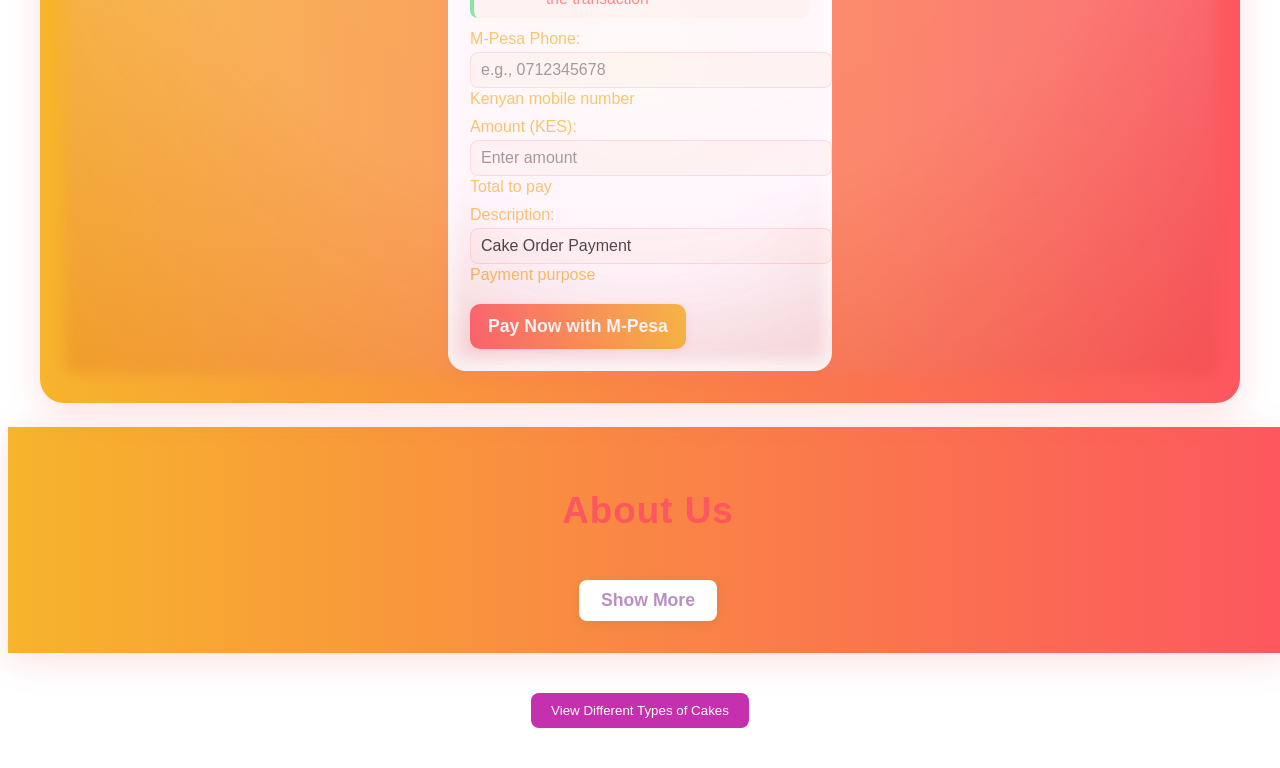
==== commit ad03be0f: "first commit" ====
--- a/index.html
+++ b/index.html
@@ -28,6 +28,8 @@
 </head>
 <!-- Page background image and main body -->
 <body style="background-image: url('background.png'); background-size: cover; background-attachment: fixed; background-position: center;">
+  <!-- Animated background canvas for snow/cream -->
+  <canvas id="bg-animation" style="position:fixed; left:0; top:0; width:100vw; height:100vh; pointer-events:none; z-index:0;"></canvas>
   <!-- Navigation bar -->
   <nav style="position: absolute; top: 12px; left: 10px; width: auto; background: rgba(255, 255, 255, 0.274); padding: 12px 14px; border-radius: 10px; box-shadow: 0 6px 18px rgba(0,0,0,0.15);">
     <div style="display: flex; align-items: center; gap: 12px;">
@@ -57,71 +59,259 @@
           <!-- Search bar for cakes -->
           <input type="text" placeholder="Search for cakes..." id="search-bar" list="bakery-options" style="padding: 10px 14px; border-radius: 6px; border: none; width: 200px; max-width: 100%; margin-right: 20px;">
           <button onclick="search()" style="padding: 11px 16px; border:none; border-radius: 10px; background: rgb(255, 255, 255); color: #c51c1cbd; font-weight: bold; cursor: pointer;">Search</button>
+        <span class="btn-unique-glow"></span>
       </div>
     </div>
   </section>
+  <div class="baking-scroll-companion">
+    <div class="baking-stage-text" id="stageText">🥣 Mixing...</div>
+    <div class="baking-icon-display" id="bakingIcon">🥣</div>
+    <div class="progress-track-bg">
+        <div class="progress-fill-line" id="scrollProgressLine"></div>
+    </div>
+    <script>
+window.addEventListener('scroll', () => {
+    const progressLine = document.getElementById('scrollProgressLine');
+    const bakingIcon = document.getElementById('bakingIcon');
+    const stageText = document.getElementById('stageText');
+    
+    // Calculate scroll percentage
+    const scrollTop = window.scrollY;
+    const docHeight = document.documentElement.scrollHeight - window.innerHeight;
+    const scrollPercent = docHeight > 0 ? (scrollTop / docHeight) * 100 : 0;
+    
+    // Update the gauge height fill
+    progressLine.style.height = `${scrollPercent}%`;
+    
+    // Morph icons and text based on scroll position milestones
+    if (scrollPercent < 25) {
+        bakingIcon.innerHTML = "🥣";
+        stageText.innerHTML = "🥣 Mixing...";
+        bakingIcon.style.transform = `rotate(${scrollTop * 0.2}deg)`; // Spin the whisk!
+    } else if (scrollPercent >= 25 && scrollPercent < 60) {
+        bakingIcon.innerHTML = "🔥";
+        stageText.innerHTML = "🔥 Baking...";
+        bakingIcon.style.transform = "scale(1.1)";
+    } else if (scrollPercent >= 60 && scrollPercent < 90) {
+        bakingIcon.innerHTML = "🧁";
+        stageText.innerHTML = "🧁 Decorating...";
+        bakingIcon.style.transform = "scale(1.2)";
+    } else {
+        bakingIcon.innerHTML = "🎂";
+        stageText.innerHTML = "🎂 Order Ready!";
+        bakingIcon.style.transform = "scale(1.4) rotate(5deg)";
+    }
+});
+</script>
+</div>
+</div>
   <!-- Main content: cakes and welcome message -->
-  <div class="main-flex-row" style="max-width: 120000px; margin:0; gap: 20px; align-items: flex-start;">
-    <!-- Cakes section -->
-    <section id="cakes" style="flex: 1; padding: 24px; background: rgba(255,255,255,0.65); border-radius: 20px; border: 2px solid rgba(255,255,255,0.8); box-shadow: 0 12px 30px rgba(0, 0, 0, 0.18); backdrop-filter: blur(12px);">
-      <h2 style="color: #4b1b5a;">Our Delicious Cakes</h2>
-      <div style="display: flex; flex-wrap: wrap; gap: 16px; justify-content: center;">
-        <div style="text-align: center;">
-          <img src="choclate cake.jpg" alt="Chocolate Cake" style="width: 220px; height: 220px; border-radius: 20px; object-fit: cover; box-shadow: 0 6px 18px rgba(0,0,0,0.2);">
-          <p style="margin-top: 8px; font-weight: bold;">Chocolate Cake</p>
+  <div class="main-content-wrapper">
+    <section class="left-gallery">
+      <div class="cake-card animated-cake">
+        <img src="choclate cake.jpg" alt="Chocolate Cake" class="cake-img" style="width: 220px; height: 220px; border-radius: 20px; object-fit: cover; box-shadow: 0 6px 18px rgba(0,0,0,0.2);">
+        <p style="margin-top: 8px; font-weight: bold;">Chocolate Cake</p>
+      </div>
+      <div class="cake-card animated-cake">
+        <img src="Birthday-cake.jpg" alt="Birthday Cake" class="cake-img" style="width: 220px; height: 220px; border-radius: 20px; object-fit: cover; box-shadow: 0 6px 18px rgba(0,0,0,0.2);">
+        <p style="margin-top: 8px; font-weight: bold;">Birthday Cake</p>
+      </div>
+      <div class="cake-card animated-cake">
+        <img src="wedding cake.jpg" alt="Wedding Cake" class="cake-img" style="width: 220px; height: 220px; border-radius: 20px; object-fit: cover; box-shadow: 0 6px 18px rgba(0,0,0,0.2);">
+        <p style="margin-top: 8px; font-weight: bold;">Wedding Cake</p>
+      </div>
+      <div class="cake-card animated-cake">
+        <img src="Vanilla-Cupcakes.webp" alt="Cupcakes" class="cake-img" style="width: 220px; height: 220px; border-radius: 20px; object-fit: cover; box-shadow: 0 6px 18px rgba(0,0,0,0.2);">
+        <p style="margin-top: 8px; font-weight: bold;">Cupcakes</p>
+      </div>
+      <div class="cake-card animated-cake">
+        <img src="vanilla cake.webp" alt="Vanilla Cake" class="cake-img" style="width: 220px; height: 220px; border-radius: 20px; object-fit: cover; box-shadow: 0 6px 18px rgba(0,0,0,0.2);">
+        <p style="margin-top: 8px; font-weight: bold;">Vanilla Cake</p>
+      </div>
+      <div class="cake-card animated-cake">
+        <img src="Strawberry ice cream cake.webp" alt="Strawberry Cream Cake" class="cake-img" style="width: 220px; height: 220px; border-radius: 20px; object-fit: cover; box-shadow: 0 6px 18px rgba(0,0,0,0.2);">
+        <p style="margin-top: 8px; font-weight: bold;">Strawberry Cream Cake</p>
+      </div>
+      <div class="cake-card animated-cake">
+        <img src="red velvet.jpg" alt="Red Velvet Cake" class="cake-img" style="width: 220px; height: 220px; border-radius: 20px; object-fit: cover; box-shadow: 0 6px 18px rgba(0,0,0,0.2);">
+        <p style="margin-top: 8px; font-weight: bold;">Red Velvet Cake</p>
+      </div>
+      <div class="cake-card animated-cake">
+        <img src="cheesecake.webp" alt="Cheesecake" class="cake-img" style="width: 220px; height: 220px; border-radius: 20px; object-fit: cover; box-shadow: 0 6px 18px rgba(0,0,0,0.2);">
+        <p style="margin-top: 8px; font-weight: bold;">Cheesecake</p>
+      </div>
+      <div class="cake-card animated-cake">
+        <img src="fruit cake.webp" alt="Fruit Cake" class="cake-img" style="width: 220px; height: 220px; border-radius: 20px; object-fit: cover; box-shadow: 0 6px 18px rgba(0,0,0,0.2);">
+        <p style="margin-top: 8px; font-weight: bold;">Fruit Cake</p>
+      </div>
+    </section>
+    <section class="right-info-panel">
+      <div class="bakery-text-box">
+        <h2>Welcome to Mermel's Bakery</h2>
+        <p>We craft delicious cake items with high-quality fresh ingredients. Every cake is a piece of art, baked with love and care for your special moments.</p>
+      </div>
+      <div class="video-container">
+        <video src="Kootek 12 Inch Aluminium Alloy Revolving Cake Stand Set.mp4" controls autoplay loop style="width:100%; border-radius: 10px; box-shadow: 0 6px 18px rgba(0,0,0,0.2); margin: 18px 0;"></video>
+      </div>
+      <div class="bakery-text-box">
+        <h3>Handcrafted with Love</h3>
+        <p>Welcome to Mermel's Bakery! We bake every cake from scratch, using only the best ingredients. Taste the difference in every bite!</p>
+        <a href="#order-section" class="cta-button">Order a Cake</a>
+      </div>
+      <div class="interactive-cake-builder">
+    <h3>🎂 Build Your Dream Cake</h3>
+    <p class="builder-subtitle">Tap to find your perfect flavor combination!</p>
+    
+    <div class="builder-group">
+        <span>Base:</span>
+        <button class="cake-tag active">Vanilla</button>
+        <button class="cake-tag">Chocolate</button>
+        <button class="cake-tag">Red Velvet</button>
+    </div>
+
+    <div class="builder-group">
+        <span>Frosting:</span>
+        <button class="cake-tag">Buttercream</button>
+        <button class="cake-tag active">Cream Cheese</button>
+        <button class="cake-tag">Fondant</button>
+    </div>
+
+    <div class="builder-box-result">
+        <p>Your creation: <strong id="cake-preview-text">Vanilla Cake with Cream Cheese Frosting</strong></p>
+        <a href="#order-section" class="builder-cta">Claim This Combination</a>
+    </div>
+    <div class="bakery-stats-box">
+    <h3>Our Bakery Milestones</h3>
+    <div class="stats-grid">
+        <div class="stat-item">
+            <span class="stat-number">1,200+</span>
+            <span class="stat-label">Happy Parties</span>
         </div>
-        <div style="text-align: center;">
-          <img src="Birthday-cake.jpg" alt="Birthday Cake" style="width: 220px; height: 220px; border-radius: 20px; object-fit: cover; box-shadow: 0 6px 18px rgba(0,0,0,0.2);">
-          <p style="margin-top: 8px; font-weight: bold;">Birthday Cake</p>
+        <div class="stat-item">
+            <span class="stat-number">45k+</span>
+            <span class="stat-label">Sprinkles Used</span>
         </div>
-        <div style="text-align: center;">
-          <img src="wedding cake.jpg" alt="Wedding Cake" style="width: 220px; height: 220px; border-radius: 20px; object-fit: cover; box-shadow: 0 6px 18px rgba(0,0,0,0.2);">
-          <p style="margin-top: 8px; font-weight: bold;">Wedding Cake</p>
+        <div class="stat-item">
+            <span class="stat-number">100%</span>
+            <span class="stat-label">Butter & Love</span>
         </div>
-        <div style="text-align: center;">
-          <img src="Vanilla-Cupcakes.webp" alt="Cupcakes" style="width: 220px; height: 220px; border-radius: 20px; object-fit: cover; box-shadow: 0 6px 18px rgba(0,0,0,0.2);">
-          <p style="margin-top: 8px; font-weight: bold;">Cupcakes</p>
-        </div>
-        <!-- New Cake 1 -->
-        <div style="text-align: center;">
-          <img src="vanilla cake.webp" alt="Vanilla Cake" style="width: 220px; height: 220px; border-radius: 20px; object-fit: cover; box-shadow: 0 6px 18px rgba(0,0,0,0.2);">
-          <p style="margin-top: 8px; font-weight: bold;">Vanilla Cake</p>
-        </div>
-        <!-- New Cake 2 -->
-        <div style="text-align: center;">
-          <img src="Strawberry ice cream cake.webp" alt="Strawberry Cream Cake" style="width: 220px; height: 220px; border-radius: 20px; object-fit: cover; box-shadow: 0 6px 18px rgba(0,0,0,0.2);">
-          <p style="margin-top: 8px; font-weight: bold;">Strawberry Cream Cake</p>
-        </div>
-      </div>
-      <!-- More cakes (hidden by default) -->
-      <div id="more-cakes" style="display:none; margin-top: 18px; display: flex; flex-wrap: wrap; gap: 16px; justify-content: center;">
-        <div style="text-align: center;">
-          <img src="red velvet.jpg" alt="Red Velvet Cake" style="width: 220px; height: 220px; border-radius: 20px; object-fit: cover; box-shadow: 0 6px 18px rgba(0,0,0,0.2);">
-          <p style="margin-top: 8px; font-weight: bold;">Red Velvet Cake</p>
-        </div>
-        <div style="text-align: center;">
-          <img src="cheesecake.webp" alt="Cheesecake" style="width: 220px; height: 220px; border-radius: 20px; object-fit: cover; box-shadow: 0 6px 18px rgba(0,0,0,0.2);">
-          <p style="margin-top: 8px; font-weight: bold;">Cheesecake</p>
-        </div>
-        <div style="text-align: center;">
-          <img src="fruit cake.webp" alt="Fruit Cake" style="width: 220px; height: 220px; border-radius: 20px; object-fit: cover; box-shadow: 0 6px 18px rgba(0,0,0,0.2);">
-          <p style="margin-top: 8px; font-weight: bold;">Fruit Cake</p>
-        </div>
-      </div>
-      <!-- Button to view more cakes -->
-      <div style="text-align: center; margin-top: 18px;">
-        <button id="more-button" onclick="window.location.href='gallery.html'" style="padding: 10px 18px; border:none; border-radius: 10px; background: #c51c1cbd; color: white; cursor: pointer;">More...</button>
-      </div>
+    </div>
+</div>
+ <div class="sweetness-scale-box">
+    <h3>Taste Profile Finder</h3>
+    <p>Slide to match your exact sweet tooth craving:</p>
+    <input type="range" min="1" max="3" value="2" class="sweet-slider">
+    <div class="slider-labels">
+        <span>Light / Tart</span>
+        <span>Perfect Balance</span>
+        <span>Rich / Chocolatey</span>
+    </div>
+    </div>
+    <!-- Instagram Banner: Elegant, inviting, and mobile-friendly -->
+    <div class="insta-banner">
+      <a href="https://www.instagram.com/mermel_cake8/" target="_blank" rel="noopener" class="insta-banner-link">
+        <span class="insta-logo" aria-hidden="true">&#x1F33F;</span>
+        <span class="insta-text">See our daily bakes on <strong>Instagram</strong> &mdash; real cakes, real customers, real love!</span>
+        <span class="insta-arrow" aria-hidden="true">&#8594;</span>
+      </a>
+    </div>
+</div>
     </section>
-    <!-- Welcome message and video -->
-    <div class="welcome-video">
-      <h1><strong>Welcome to Mermel's Bakery,</h1></strong><br> we offer good services and of quality.<br> We promise you a delectable, finger-licking cakes. Welcome!</h1>
-      <video autoplay loop controls style="width: 100%; height: auto; border-radius: 10px; box-shadow: 0 6px 18px rgba(0,0,0,0.2); margin-top: 20px;">
-        <source src="Kootek 12 Inch Aluminium Alloy Revolving Cake Stand Set.mp4" type="video/mp4">
-        Your browser does not support the video tag.
-      </video>
-    </div>
+
   </div>
+  <style>
+    .main-content-wrapper {
+      display: flex;
+      flex-direction: row;
+      gap: 36px;
+      max-width: 1400px;
+      margin: 40px auto 0 auto;
+      padding: 0 18px;
+      z-index: 1;
+      position: relative;
+    }
+    .left-gallery {
+      flex: 1.2;
+      display: flex;
+      flex-wrap: wrap;
+      gap: 18px;
+      align-items: flex-start;
+      justify-content: flex-start;
+      min-width: 320px;
+      background: rgba(255,255,255,0.55);
+      border-radius: 18px;
+      padding: 24px 12px;
+      box-shadow: 0 8px 24px rgba(0,0,0,0.08);
+    }
+    .cake-card {
+      background: #fff;
+      border-radius: 16px;
+      box-shadow: 0 4px 16px rgba(197,28,28,0.08);
+      padding: 12px 8px 18px 8px;
+      width: 220px;
+      transition: transform 0.3s, box-shadow 0.3s;
+      cursor: pointer;
+      position: relative;
+      z-index: 1;
+    }
+    .cake-card:hover {
+      transform: scale(1.08) rotate(-2deg);
+      box-shadow: 0 12px 32px 0 rgba(197,28,28,0.18), 0 2px 8px rgba(0,0,0,0.12);
+      z-index: 2;
+    }
+    .right-info-panel {
+      flex: 1;
+      display: flex;
+      flex-direction: column;
+      gap: 28px;
+      min-width: 320px;
+      background: rgba(255,255,255,0.7);
+      border-radius: 18px;
+      padding: 32px 24px;
+      box-shadow: 0 8px 24px rgba(0,0,0,0.08);
+      align-items: stretch;
+      justify-content: flex-start;
+    }
+    .bakery-text-box {
+      background: #fff8fa;
+      border-radius: 12px;
+      padding: 18px 16px;
+      box-shadow: 0 2px 8px rgba(197,28,28,0.06);
+      margin-bottom: 0;
+    }
+    .video-container {
+      width: 100%;
+      display: flex;
+      justify-content: center;
+      align-items: center;
+    }
+    .cta-button {
+      display: inline-block;
+      margin-top: 14px;
+      padding: 12px 28px;
+      background: linear-gradient(90deg, #c51c1cbd 0%, #fc575e 100%);
+      color: #fff;
+      border: none;
+      border-radius: 8px;
+      font-weight: bold;
+      font-size: 1.1rem;
+      text-decoration: none;
+      box-shadow: 0 2px 8px #fc575e33;
+      transition: background 0.2s, transform 0.2s;
+      position: relative;
+      overflow: hidden;
+    }
+    .cta-button:hover {
+      background: linear-gradient(90deg, #fc575e 0%, #c51c1cbd 100%);
+      transform: scale(1.07) rotate(1deg);
+      box-shadow: 0 8px 24px #fc575e33;
+    }
+  </style>
+  <div class="bakery-cta-box">
+    <h3>Handcrafted with Love</h3>
+    <p>Welcome to Mermel's Bakery! We bake every cake from scratch using fresh, premium ingredients to bring sweetness to your most special moments.</p>
+    <a href="#" class="cta-button">Order a Cake</a>
+</div>
   <!-- Pickup location selection -->
   <!-- Combined Order Steps Section -->
   <section class="order-steps-flex">
@@ -165,6 +355,7 @@
         <label class="has-tooltip">Quantity:<input type="number" name="quantity" min="1" value="1" required><span class="tooltip">How many cakes?</span></label>
         <label class="has-tooltip">Notes:<textarea name="notes" rows="2" placeholder="Special instructions..."></textarea><span class="tooltip">Allergies, preferences, etc.</span></label>
         <button type="submit" class="order-btn">Submit Order</button>
+        <span class="btn-unique-glow"></span>
       </form>
     </div>
     <!-- Payment section -->
@@ -185,6 +376,7 @@
         <label class="has-tooltip">Amount (KES):<input type="number" id="payment-amount" placeholder="Enter amount" min="1" required><span class="tooltip">Total to pay</span></label>
         <label class="has-tooltip">Description:<input type="text" id="payment-description" placeholder="e.g., Cake Order Payment" value="Cake Order Payment" required><span class="tooltip">Payment purpose</span></label>
         <button type="submit" class="pay-btn">Pay Now with M-Pesa</button>
+        <span class="btn-unique-glow"></span>
       </form>
       <div id="payment-status" style="margin-top: 10px; display: none;">
         <div id="payment-message"></div>
@@ -194,10 +386,105 @@
     <canvas id="confetti-canvas" style="position: fixed; pointer-events: none; left: 0; top: 0; width: 100vw; height: 100vh; z-index: 9999; display: none;"></canvas>
     <!-- Dark Mode Toggle -->
     <button id="dark-mode-toggle" title="Toggle dark mode" style="position: absolute; top: 18px; right: 24px; z-index: 20; background: #fff; color: #fc575e; border: none; border-radius: 50%; width: 44px; height: 44px; box-shadow: 0 2px 8px #fc575e33; font-size: 1.5rem; cursor: pointer; transition: background 0.2s, color 0.2s;">🌙</button>
+    <span class="btn-unique-glow"></span>
+  <style>
+    /* Unique animated glow for all buttons */
+    button { position: relative; overflow: visible; z-index: 1; }
+    .btn-unique-glow {
+      position: absolute;
+      left: 50%;
+      top: 50%;
+      width: 120%;
+      height: 120%;
+      pointer-events: none;
+      transform: translate(-50%, -50%) scale(0.8);
+      border-radius: 16px;
+      background: radial-gradient(circle, #fffbe6 0%, #ffe0f7 60%, #c51c1cbd 100%);
+      opacity: 0.18;
+      filter: blur(8px);
+      transition: opacity 0.3s, filter 0.3s;
+      z-index: 0;
+    }
+    button:hover .btn-unique-glow {
+      opacity: 0.45;
+      filter: blur(2px);
+      animation: btnPulse 0.7s;
+    }
+    @keyframes btnPulse {
+      0% { opacity: 0.18; filter: blur(8px); }
+      60% { opacity: 0.55; filter: blur(2px); }
+      100% { opacity: 0.18; filter: blur(8px); }
+    }
+  </style>
+  <script>
+  // --- Animated snow/cream background ---
+  const canvas = document.getElementById('bg-animation');
+  if (canvas) {
+    const ctx = canvas.getContext('2d');
+    let width = window.innerWidth;
+    let height = window.innerHeight;
+    canvas.width = width;
+    canvas.height = height;
+    let flakes = [];
+    const colors = ['#fffbe6', '#ffe0f7', '#fff', '#f7e7e1', '#f9e6ff'];
+    function createFlake() {
+      return {
+        x: Math.random() * width,
+        y: -20,
+        r: 6 + Math.random() * 10,
+        d: 1 + Math.random() * 2,
+        color: colors[Math.floor(Math.random() * colors.length)],
+        tilt: Math.random() * 2 * Math.PI,
+        tiltSpeed: 0.01 + Math.random() * 0.03
+      };
+    }
+    for (let i = 0; i < 60; i++) flakes.push(createFlake());
+    function drawFlakes() {
+      ctx.clearRect(0, 0, width, height);
+      for (let f of flakes) {
+        ctx.save();
+        ctx.beginPath();
+        ctx.arc(f.x, f.y, f.r, 0, 2 * Math.PI);
+        ctx.fillStyle = f.color;
+        ctx.globalAlpha = 0.7;
+        ctx.shadowColor = f.color;
+        ctx.shadowBlur = 16;
+        ctx.translate(f.x, f.y);
+        ctx.rotate(f.tilt);
+        ctx.translate(-f.x, -f.y);
+        ctx.fill();
+        ctx.restore();
+      }
+    }
+    function updateFlakes() {
+      for (let f of flakes) {
+        f.y += f.d;
+        f.x += Math.sin(f.tilt) * 1.2;
+        f.tilt += f.tiltSpeed;
+        if (f.y > height + 20) {
+          Object.assign(f, createFlake());
+          f.y = -20;
+        }
+      }
+    }
+    function animate() {
+      drawFlakes();
+      updateFlakes();
+      requestAnimationFrame(animate);
+    }
+    window.addEventListener('resize', () => {
+      width = window.innerWidth;
+      height = window.innerHeight;
+      canvas.width = width;
+      canvas.height = height;
+    });
+    animate();
+  }
+  </script>
   </section>
   <!-- Contact/About section -->
   <section id="contact" class="interactive-about" style="margin: 24px 0 0 0; padding: 32px 0;">
-    <h2 style="text-align:center; font-size:2.3rem; letter-spacing:1px;">About Us</h2>
+    <h2 style="text-align:center; font-size:2.3rem; letter-spacing:1px; color:#fc575e;">About Us</h2>
     <div style="text-align:center;">
       <button class="about-toggle" onclick="toggleAboutDetails(event)">Show More</button>
     </div>
--- a/style.css
+++ b/style.css
@@ -1,3 +1,124 @@
+/* --- INSTAGRAM BANNER --- */
+.insta-banner {
+  margin: 22px 0 0 0;
+  display: flex;
+  justify-content: center;
+}
+.insta-banner-link {
+  display: flex;
+  align-items: center;
+  gap: 10px;
+  background: rgba(255,255,255,0.92);
+  border-radius: 24px;
+  box-shadow: 0 2px 12px #fc575e22;
+  padding: 10px 22px;
+  font-size: 1.08rem;
+  color: #c51c1cbd;
+  text-decoration: none;
+  font-weight: 500;
+  transition: background 0.2s, box-shadow 0.2s, color 0.2s;
+}
+.insta-banner-link:hover {
+  background: linear-gradient(90deg, #ffe0f7 0%, #fc575e 100%);
+  color: #fff;
+  box-shadow: 0 4px 18px #fc575e44;
+}
+.insta-logo {
+  font-size: 1.5em;
+  color: #a259c5;
+  margin-right: 2px;
+}
+.insta-arrow {
+  font-size: 1.2em;
+  color: #fc575e;
+  margin-left: 6px;
+}
+@media (max-width: 600px) {
+  .insta-banner-link {
+    font-size: 0.98rem;
+    padding: 8px 8px;
+    border-radius: 16px;
+  }
+  .insta-logo, .insta-arrow {
+    font-size: 1.1em;
+  }
+}
+/* --- BIG INSTAGRAM BUTTON --- */
+.big-insta-btn-wrapper {
+  width: 100%;
+  display: flex;
+  justify-content: center;
+  margin: 32px 0 0 0;
+  z-index: 10;
+}
+.big-insta-btn {
+  display: flex;
+  align-items: center;
+  gap: 18px;
+  background: linear-gradient(90deg, #fc575e 0%, #a259c5 100%);
+  color: #fff;
+  font-size: 1.5rem;
+  font-weight: bold;
+  padding: 18px 38px;
+  border-radius: 40px;
+  box-shadow: 0 6px 32px #fc575e44;
+  text-decoration: none;
+  transition: background 0.2s, box-shadow 0.2s, transform 0.18s;
+  border: none;
+  outline: none;
+}
+.big-insta-btn:hover {
+  background: linear-gradient(90deg, #a259c5 0%, #fc575e 100%);
+  color: #fff;
+  box-shadow: 0 12px 40px #a259c555;
+  transform: scale(1.04) rotate(-1deg);
+}
+.big-insta-logo {
+  display: flex;
+  align-items: center;
+  font-size: 2.2em;
+  margin-right: 2px;
+}
+.big-insta-text {
+  font-size: 1.2em;
+  letter-spacing: 0.5px;
+}
+@media (max-width: 600px) {
+  .big-insta-btn {
+    font-size: 1.1rem;
+    padding: 12px 10px;
+    border-radius: 22px;
+    gap: 10px;
+  }
+  .big-insta-logo {
+    font-size: 1.3em;
+  }
+  .big-insta-text {
+    font-size: 1em;
+  }
+  .big-insta-btn-wrapper {
+    margin: 18px 0 0 0;
+  }
+}
+/* --- LEFT GALLERY SECTION --- */
+.left-gallery {
+  flex: 1.2;
+  display: flex;
+  flex-wrap: wrap;
+  gap: 18px;
+  align-items: flex-start;
+  justify-content: flex-start;
+  min-width: 320px;
+  background: linear-gradient(90deg, #f7b42c 0%, #ff9800 50%, #fc575e 100%);
+  border-radius: 18px;
+  padding: 24px 12px;
+  box-shadow: 0 8px 24px rgba(0,0,0,0.08);
+  transition: background 0.4s;
+}
+
+.left-gallery:hover {
+  background: linear-gradient(90deg, #fcf6b2 0%, #f7b42c 30%, #ff9800 70%, #fc575e 100%);
+}
 /* --- ANIMATIONS FOR ORDER EXPERIENCE --- */
 @keyframes fadeInUp {
   0% { opacity: 0; transform: translateY(40px); }
@@ -51,6 +172,11 @@
   max-width: 1200px;
   position: relative;
   z-index: 2;
+  transition: background 0.4s;
+}
+
+.order-steps-flex:hover {
+  background: linear-gradient(90deg, #f7b42c 0%, #ff9800 50%, #fc575e 100%);
 }
 .order-step {
   background: #fff;
@@ -166,9 +292,9 @@
   left: 0;
   right: 0;
   border-radius: 0 !important;
-  background: linear-gradient(90deg, #43ea7b 0%, #1eae4a 100%) !important;
+  background: linear-gradient(90deg, #f7b42c 0%, #fc575e 100%) !important;
   color: #fff !important;
-  box-shadow: 0 8px 32px rgba(34,139,34,0.18);
+  box-shadow: 0 8px 32px rgba(252,87,94,0.18);
   position: relative;
   margin-left: calc(-50vw + 50%);
   margin-right: calc(-50vw + 50%);
@@ -186,12 +312,12 @@
   transition: max-height 1.2s cubic-bezier(0.4,0,0.2,1);
 }
 #contact.interactive-about:hover {
-  background: linear-gradient(90deg, #1eae4a 0%, #43ea7b 100%) !important;
+  background: linear-gradient(90deg, #94ae1e 0%, #ea43be 100%) !important;
   box-shadow: 0 12px 40px rgba(34,139,34,0.28);
 }
 #contact.interactive-about .about-toggle {
   background: #fff;
-  color: #1eae4a;
+  color: #8233928c;
   border: none;
   border-radius: 8px;
   padding: 10px 22px;
@@ -203,7 +329,7 @@
   box-shadow: 0 2px 8px rgba(34,139,34,0.12);
 }
 #contact.interactive-about .about-toggle:hover {
-  background: #1eae4a;
+  background: #784a5c;
   color: #fff;
 }
 /* Main CSS for Mermels Bakery */
@@ -245,3 +371,279 @@
 }
 
 /* You can further customize the width as needed */
+.bakery-cta-box {
+    background: rgba(255, 255, 255, 0.85); /* Semitransparent white to match your left side panels */
+    backdrop-filter: blur(5px);
+    border-radius: 20px;
+    padding: 25px;
+    margin-top: 20px; /* Pushes it down away from the video */
+    box-shadow: 0 8px 32px rgba(0, 0, 0, 0.05);
+    text-align: center;
+    max-width: 100%;
+}
+
+.bakery-cta-box h3 {
+    color: #4b1b5a; /* Matching your dark purple header color */
+    font-size: 1.8rem;
+    margin-bottom: 10px;
+}
+
+.bakery-cta-box p {
+    color: #555;
+    font-size: 1.1rem;
+    line-height: 1.5;
+    margin-bottom: 15px;
+}
+
+.cta-button {
+    display: inline-block;
+    background-color: #fc575e55; /* Matching your button/hover pink shade */
+    color: #4b1b5a;
+    padding: 10px 24px;
+    border-radius: 50px;
+    text-decoration: none;
+    font-weight: bold;
+    transition: background 0.3s ease;
+}
+
+.cta-button:hover {
+    background-color: #fc575e;
+    color: white;
+}
+.interactive-cake-builder {
+    background: rgba(255, 255, 255, 0.85);
+    backdrop-filter: blur(5px);
+    border-radius: 20px;
+    padding: 25px;
+    box-shadow: 0 8px 32px rgba(0, 0, 0, 0.05);
+    border: 2px dashed #fc575e33; /* Fun decorative bakery border */
+}
+
+.interactive-cake-builder h3 {
+    color: #4b1b5a;
+    margin-bottom: 5px;
+    font-size: 1.5rem;
+}
+
+.builder-subtitle {
+    font-size: 0.9rem;
+    color: #777;
+    margin-bottom: 20px;
+}
+
+.builder-group {
+    margin-bottom: 15px;
+    display: flex;
+    gap: 8px;
+    align-items: center;
+    flex-wrap: wrap;
+}
+
+.builder-group span {
+    font-weight: bold;
+    color: #4b1b5a;
+    min-width: 70px;
+}
+
+.cake-tag {
+    background: white;
+    border: 1px solid #fc575e55;
+    padding: 6px 14px;
+    border-radius: 20px;
+    cursor: pointer;
+    font-size: 0.85rem;
+    color: #4b1b5a;
+    transition: all 0.2s ease;
+}
+
+.cake-tag.active, .cake-tag:hover {
+    background: #fc575e;
+    color: white;
+    border-color: #fc575e;
+}
+
+.builder-box-result {
+    margin-top: 20px;
+    padding-top: 15px;
+    border-top: 1px solid #eee;
+    text-align: center;
+}
+
+.builder-cta {
+    display: inline-block;
+    margin-top: 10px;
+    font-size: 0.85rem;
+    color: #fc575e;
+    text-decoration: underline;
+    font-weight: bold;
+}
+.bakery-stats-box {
+    background: rgba(255, 255, 255, 0.85);
+    backdrop-filter: blur(5px);
+    border-radius: 20px;
+    padding: 25px;
+    text-align: center;
+    box-shadow: 0 8px 32px rgba(0, 0, 0, 0.05);
+}
+
+.bakery-stats-box h3 {
+    color: #4b1b5a;
+    margin-bottom: 20px;
+}
+
+.stats-grid {
+    display: flex;
+    justify-content: space-around;
+    gap: 10px;
+}
+
+.stat-item {
+    display: flex;
+    flex-direction: column;
+}
+
+.stat-number {
+    font-size: 1.8rem;
+    font-weight: bold;
+    color: #fc575e;
+}
+
+.stat-label {
+    font-size: 0.85rem;
+    color: #666;
+}
+
+/* --- RIGHT INFO PANEL SECTION --- */
+.right-info-panel {
+  flex: 1;
+  display: flex;
+  flex-direction: column;
+  gap: 28px;
+  min-width: 320px;
+  background: linear-gradient(90deg, #fc575e 0%, #c51c1cbd 50%, #a259c5 100%);
+  border-radius: 18px;
+  padding: 32px 24px;
+  box-shadow: 0 8px 24px rgba(0,0,0,0.08);
+  align-items: stretch;
+  justify-content: flex-start;
+  transition: background 0.4s;
+}
+
+.right-info-panel:hover {
+  background: linear-gradient(90deg, #ffe0f7 0%, #fc575e 30%, #c51c1cbd 70%, #a259c5 100%);
+}
+
+@media (max-width: 900px) {
+  .main-content-wrapper {
+    flex-direction: column;
+    gap: 18px;
+    padding: 0 6px;
+  }
+  .left-gallery,
+  .right-info-panel {
+    min-width: 0;
+    width: 100%;
+    border-radius: 14px;
+    padding: 18px 6px;
+    box-sizing: border-box;
+  }
+  .cake-card {
+    width: 100%;
+    max-width: 340px;
+    margin: 0 auto 14px auto;
+  }
+  .video-container {
+    padding: 0;
+  }
+}
+
+@media (max-width: 600px) {
+  .main-content-wrapper {
+    padding: 0 2px;
+  }
+  .left-gallery,
+  .right-info-panel {
+    padding: 10px 2px;
+    border-radius: 10px;
+  }
+  .cake-card {
+    max-width: 98vw;
+    padding: 8px 2px 12px 2px;
+  }
+  .bakery-text-box,
+  .bakery-cta-box {
+    padding: 10px 4px;
+    border-radius: 8px;
+  }
+}
+.sweet-slider {
+    width: 100%;
+    accent-color: #fc575e; /* Matches your beautiful theme pink */
+    margin: 15px 0;
+}
+.slider-labels {
+    display: flex;
+    justify-content: space-between;
+    font-size: 0.75rem;
+    color: #4b1b5a;
+    font-weight: bold;
+}
+.baking-scroll-companion {
+    position: fixed;
+    right: 20px;
+    top: 50%;
+    transform: translateY(-50%);
+    display: flex;
+    flex-direction: column;
+    align-items: center;
+    z-index: 1000;
+    background: rgba(255, 255, 255, 0.85);
+    backdrop-filter: blur(8px);
+    padding: 15px 10px;
+    border-radius: 30px;
+    box-shadow: 0 10px 25px rgba(75, 27, 90, 0.1);
+    border: 1px solid rgba(252, 87, 94, 0.2);
+}
+
+.baking-stage-text {
+    font-size: 0.75rem;
+    font-weight: bold;
+    color: #4b1b5a;
+    margin-bottom: 5px;
+    font-family: sans-serif;
+    white-space: nowrap;
+}
+
+.baking-icon-display {
+    font-size: 1.8rem;
+    margin-bottom: 8px;
+    transition: transform 0.3s cubic-bezier(0.175, 0.885, 0.32, 1.275);
+}
+
+/* The vertical gauge tube */
+.progress-track-bg {
+    width: 6px;
+    height: 150px;
+    background: #fdf2f4;
+    border-radius: 10px;
+    overflow: hidden;
+    position: relative;
+}
+
+/* The fluid color fill inside the tube */
+.progress-fill-line {
+    width: 100%;
+    height: 0%; /* Dynamic */
+    background: linear-gradient(to bottom, #fc575e, #4b1b5a);
+    border-radius: 10px;
+    position: absolute;
+    top: 0;
+    transition: height 0.1s ease-out;
+}
+
+/* Responsive: Hide on tiny screens like phones to prevent crowding */
+@media (max-width: 768px) {
+    .baking-scroll-companion {
+        display: none;
+    }
+}
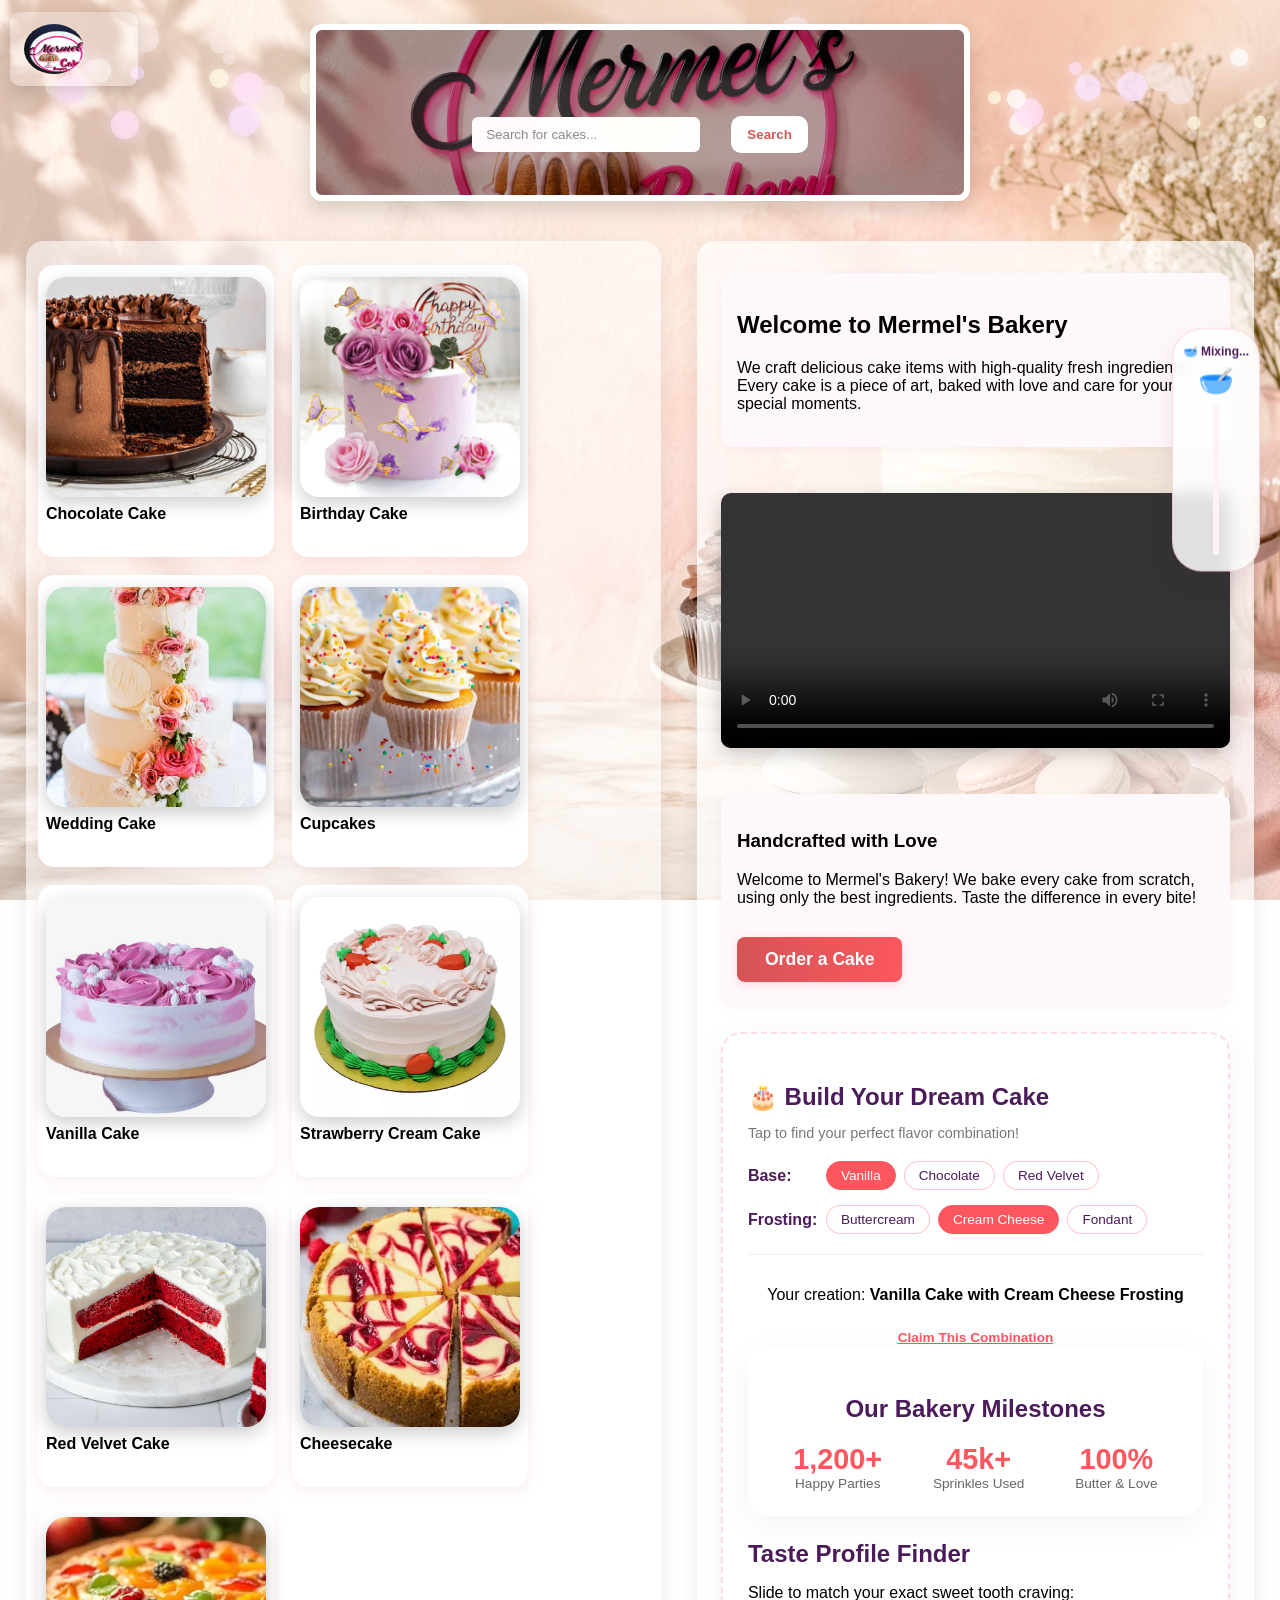
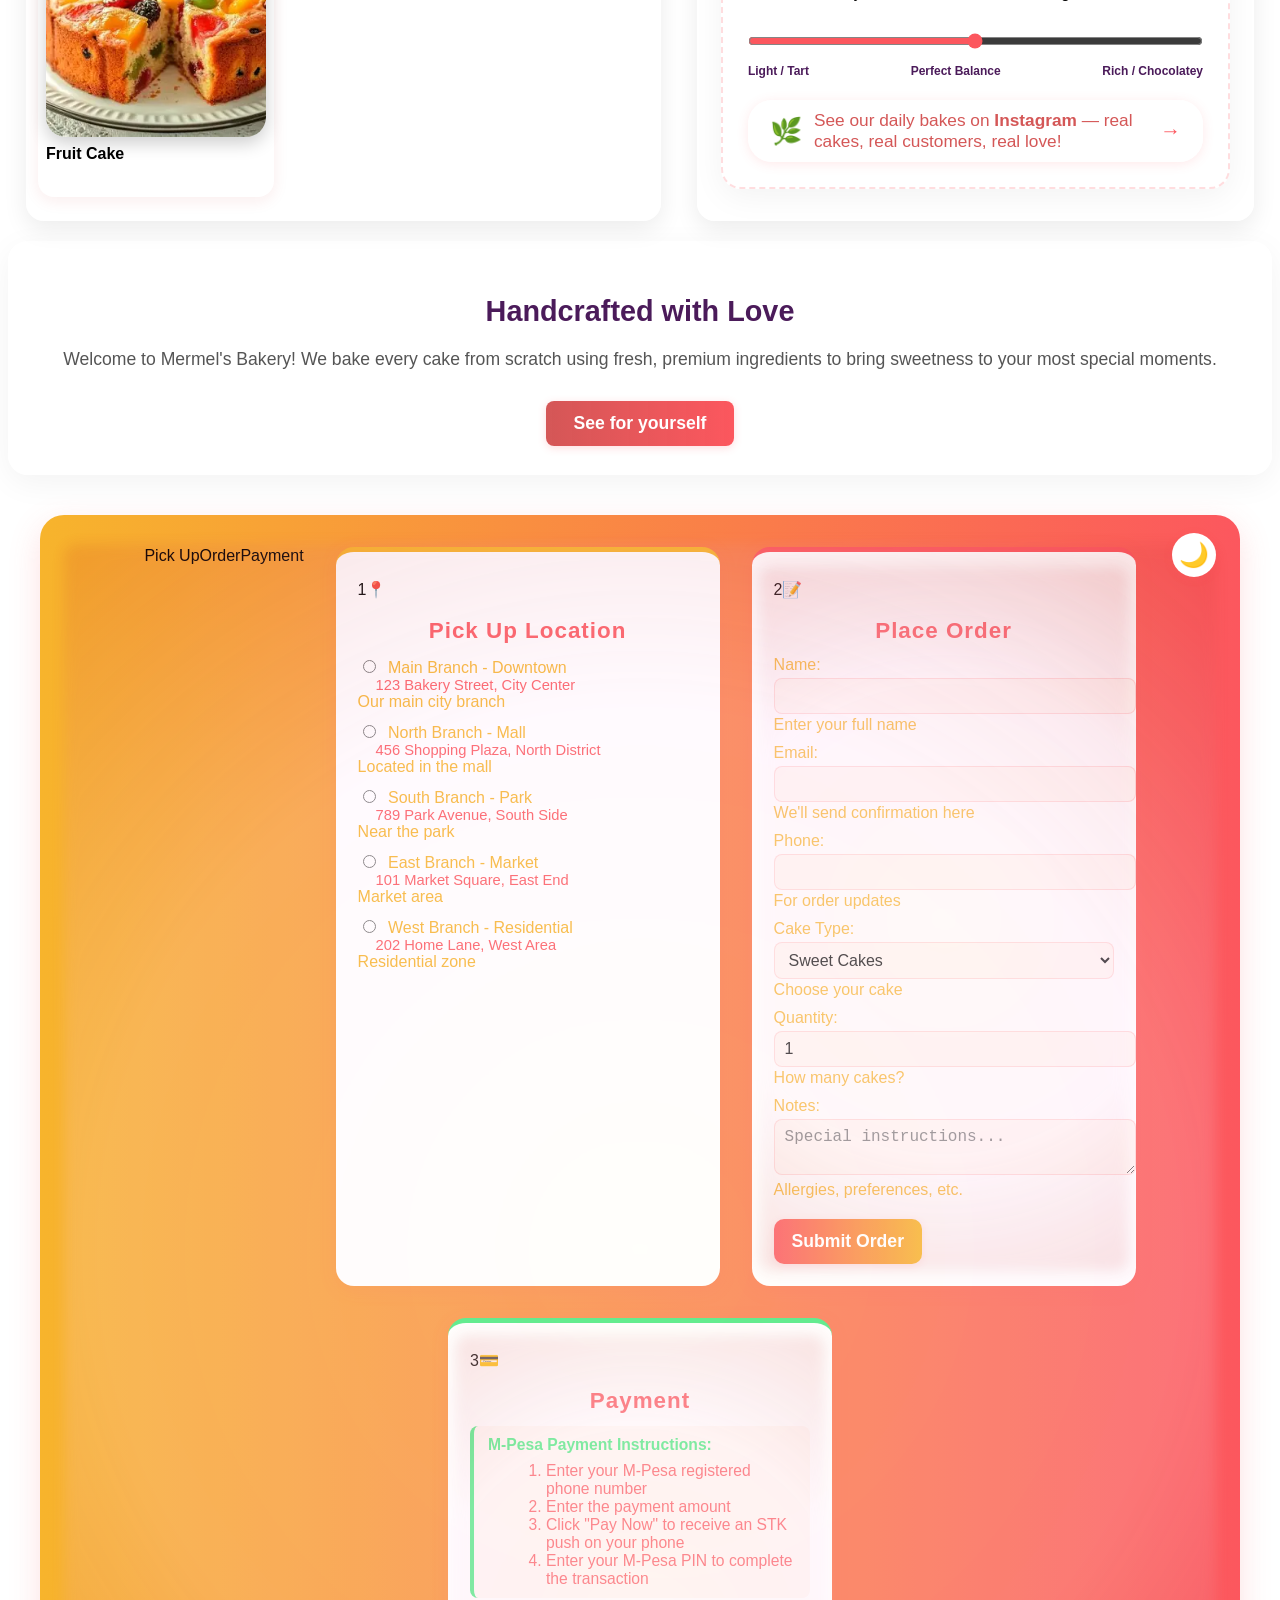
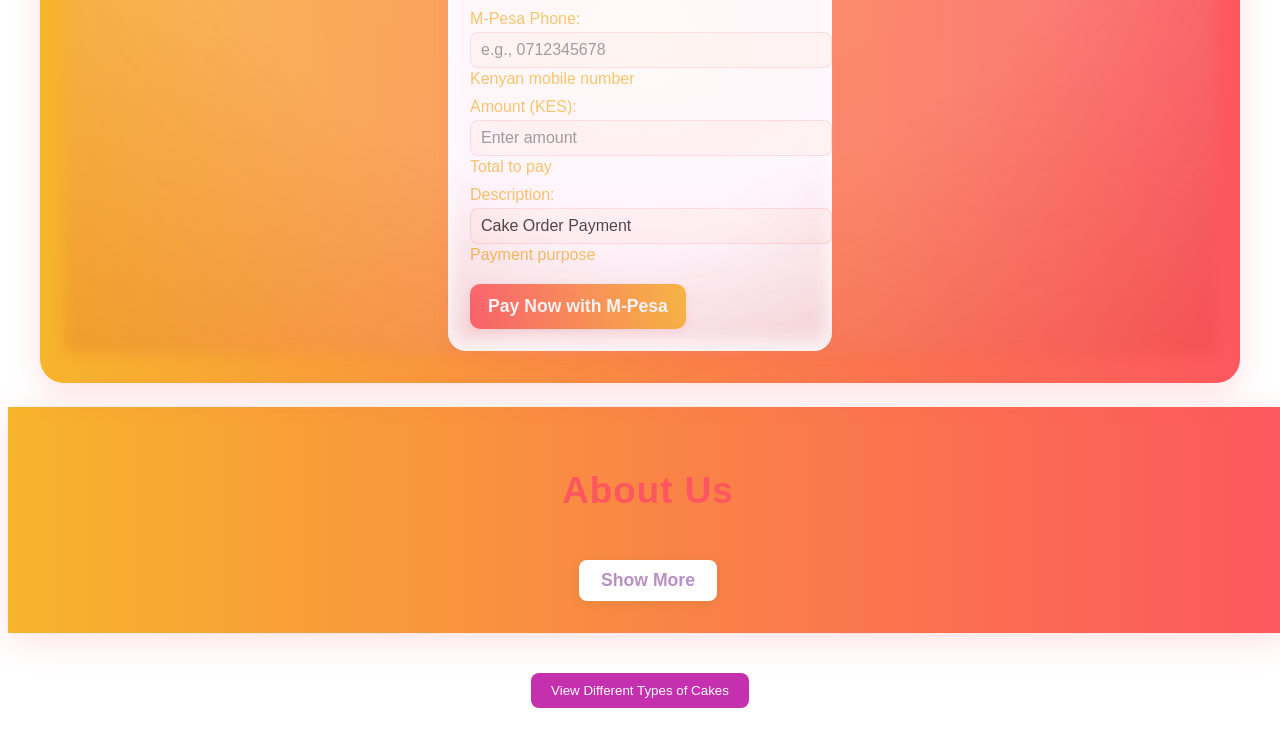
==== commit d8981abf: "Fix mobile responsiveness and layout spacing" ====
--- a/index.html
+++ b/index.html
@@ -3,7 +3,7 @@
 <html lang="en">
 <head>
     <meta charset="UTF-8">
-    <meta name="viewport" content="width=device-width, initial-scale=0.6">
+    <meta name="viewport" content="width=device-width, initial-scale=1.0">
     <title>Mermels Bakery</title>
     <link rel="icon" type="image/png" href="merm.png">
   <!-- Embedded CSS for alert styles -->
@@ -310,7 +310,7 @@
   <div class="bakery-cta-box">
     <h3>Handcrafted with Love</h3>
     <p>Welcome to Mermel's Bakery! We bake every cake from scratch using fresh, premium ingredients to bring sweetness to your most special moments.</p>
-    <a href="#" class="cta-button">Order a Cake</a>
+    <a href="gallery.html" target="_blank" rel="noopener" class="cta-button">See for yourself</a>
 </div>
   <!-- Pickup location selection -->
   <!-- Combined Order Steps Section -->
--- a/style.css
+++ b/style.css
@@ -646,4 +646,47 @@
     .baking-scroll-companion {
         display: none;
     }
+}
+/* --- MOBILE RESPONSIVE STYLES --- */
+@media (max-width: 768px) {
+    
+    /* 1. Main Layout: Stack the left column and right column vertically */
+    .main-content-wrapper {
+        flex-direction: column;
+        padding: 10px;
+        gap: 20px;
+    }
+
+    /* 2. Force both side blocks to take full width instead of half screen */
+    .left-gallery, .right-info-panel {
+        width: 100% !important;
+        flex: none !important;
+    }
+
+    /* 3. Adjust your Cake Grid so items don't shrink too small */
+    /* If you are using grid layout for your cards, change it to 1 or 2 columns max */
+    .cake-gallery-container {
+        grid-template-columns: repeat(auto-fit, minmax(140px, 1fr)) !important;
+        gap: 12px !important;
+    }
+
+    /* 4. Scale down large headers so they don't break lines awkwardly */
+    h1 {
+        font-size: 2rem !important;
+    }
+    h2 {
+        font-size: 1.6rem !important;
+    }
+
+    /* 5. Re-arrange your Form cards at the bottom to stack instead of sitting 3-across */
+    .checkout-grid-container {
+        grid-template-columns: 1fr !important; /* Forces 1 form per row */
+        gap: 15px;
+        padding: 10px;
+    }
+}
+img, video {
+    max-width: 100%;
+    height: auto;
+    display: block;
 }
